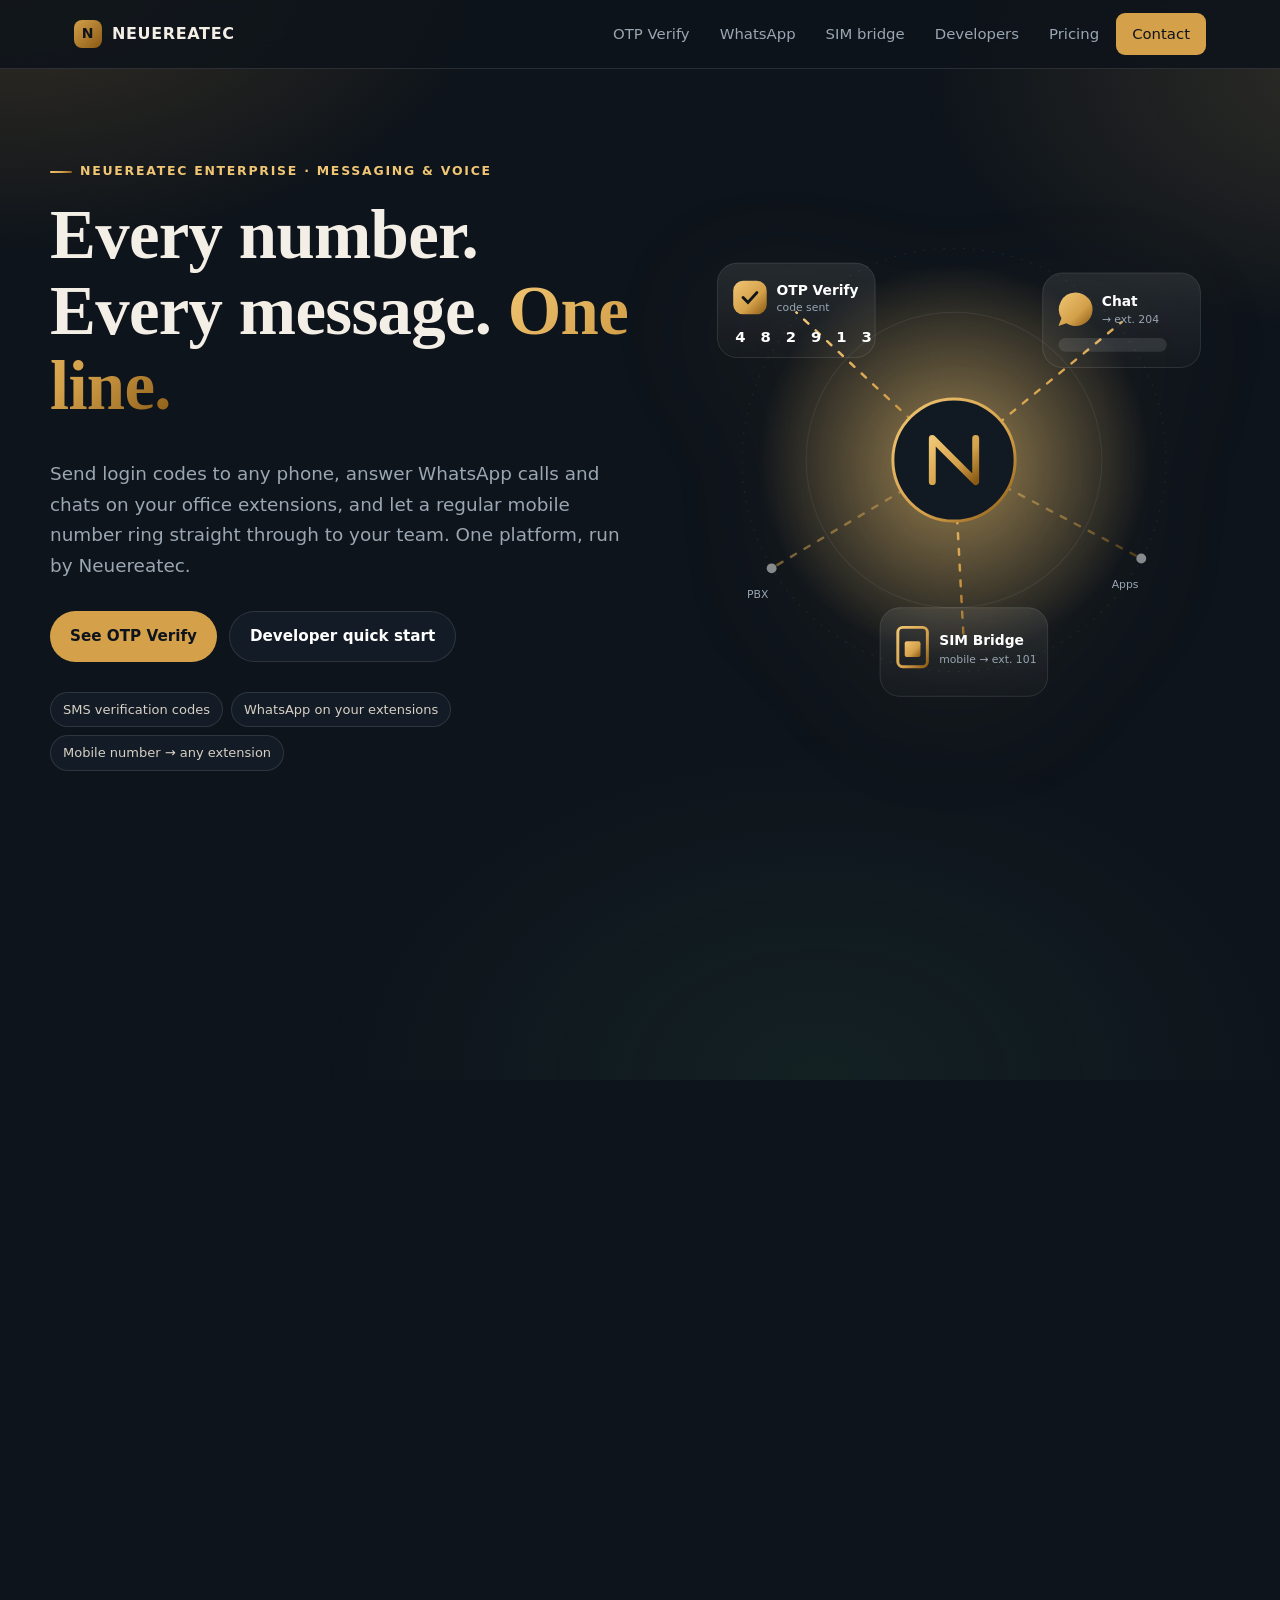
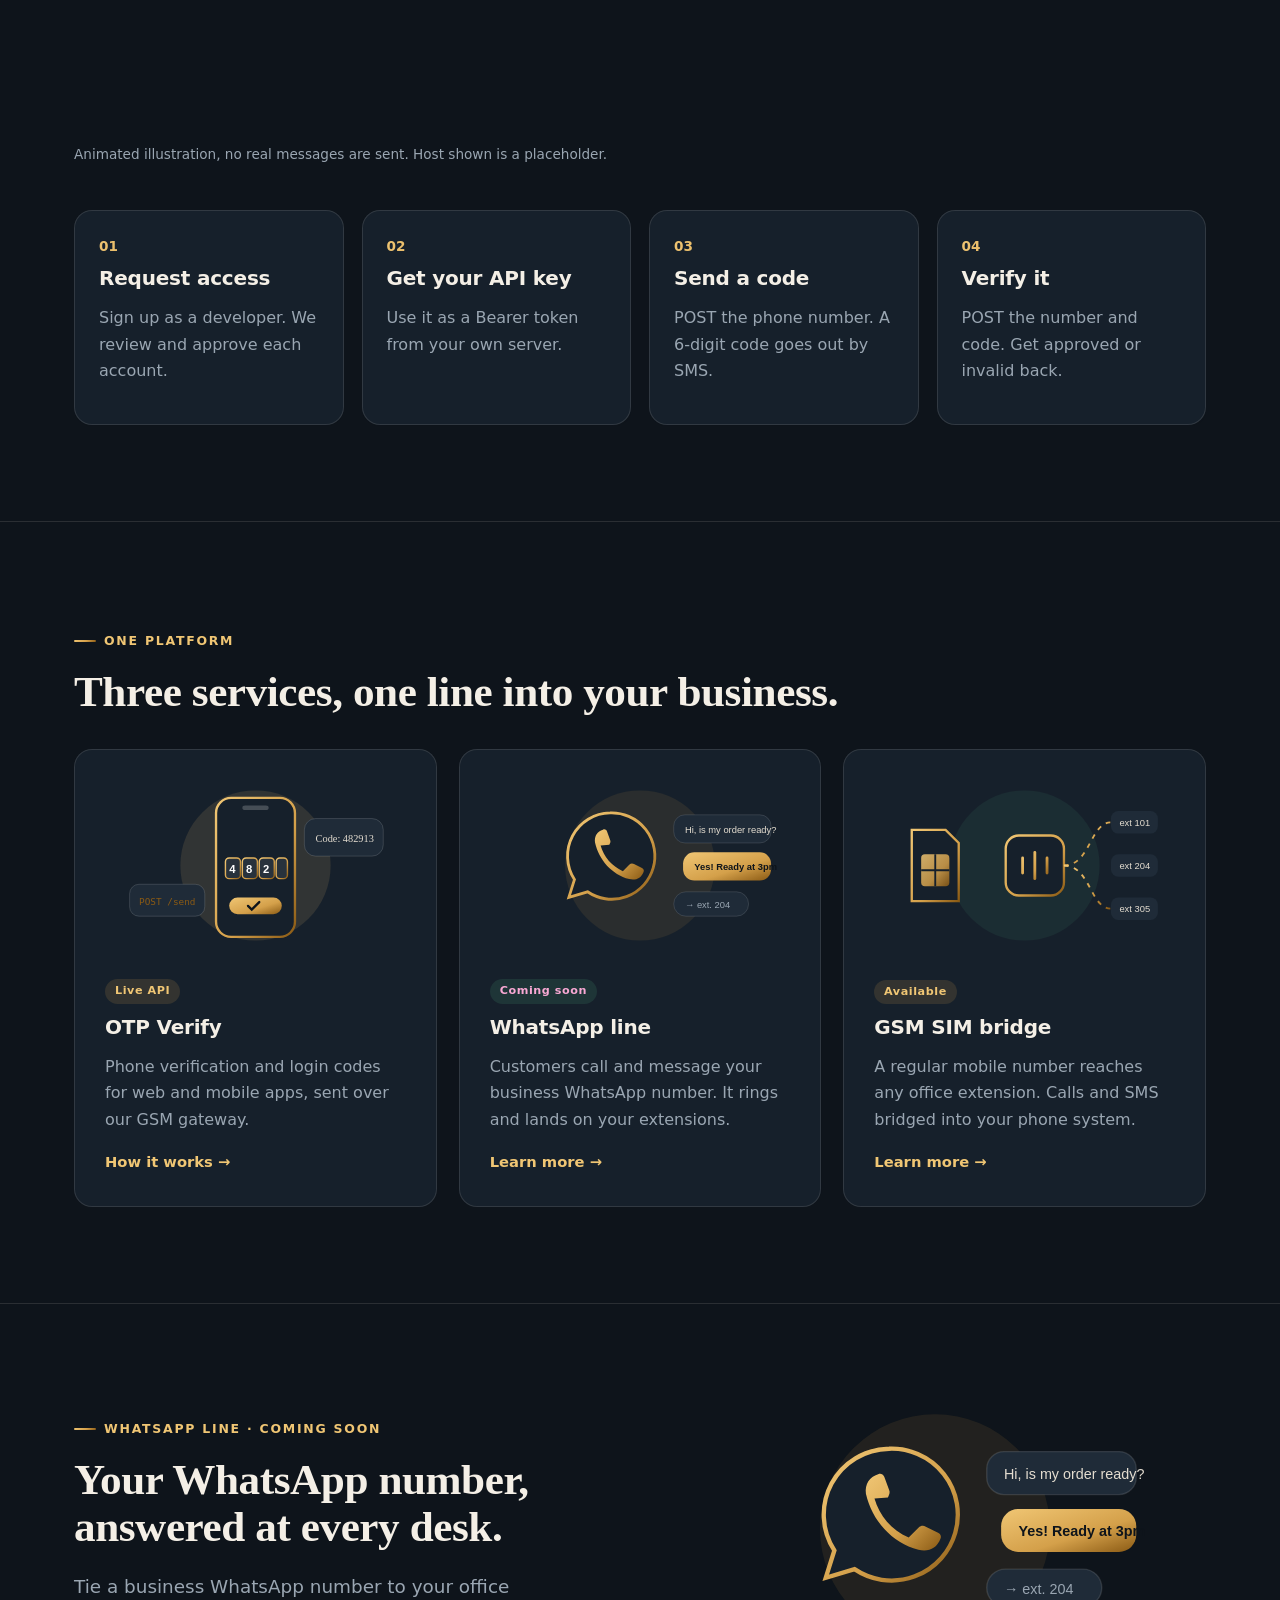
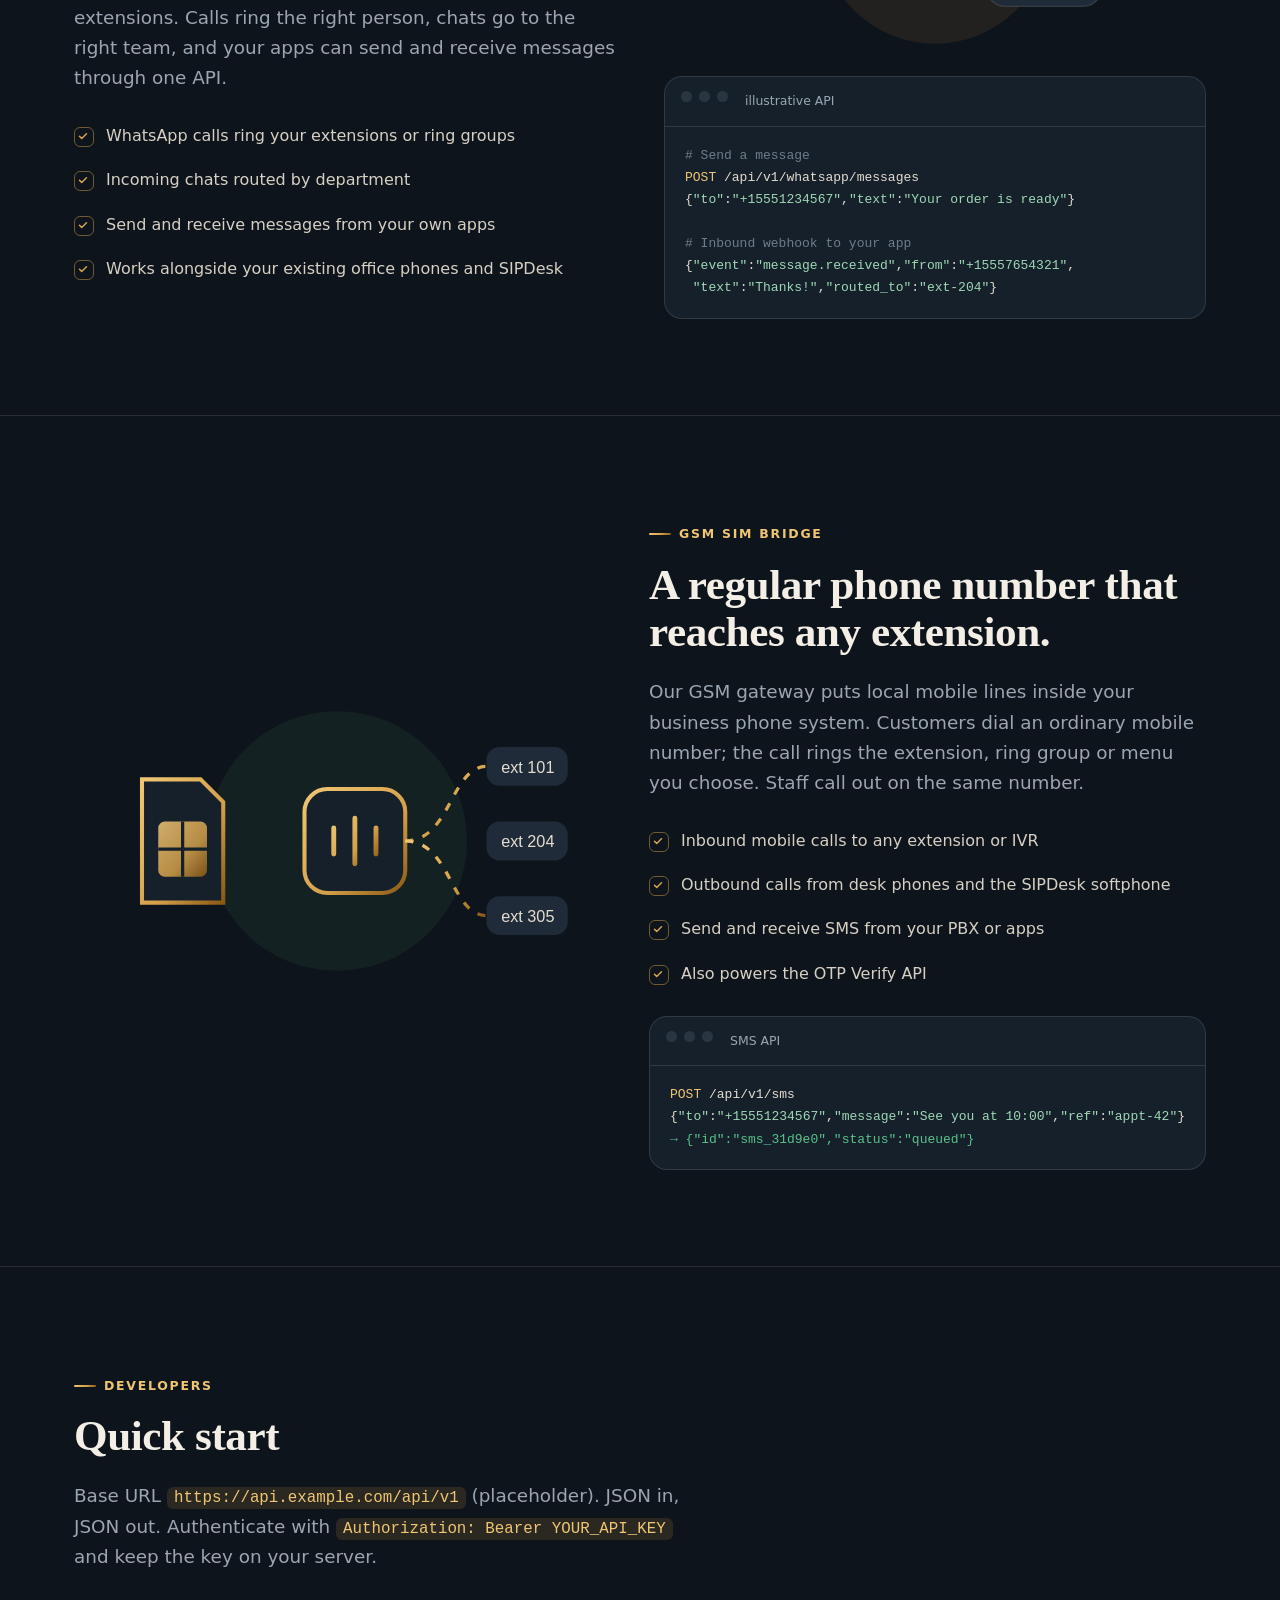
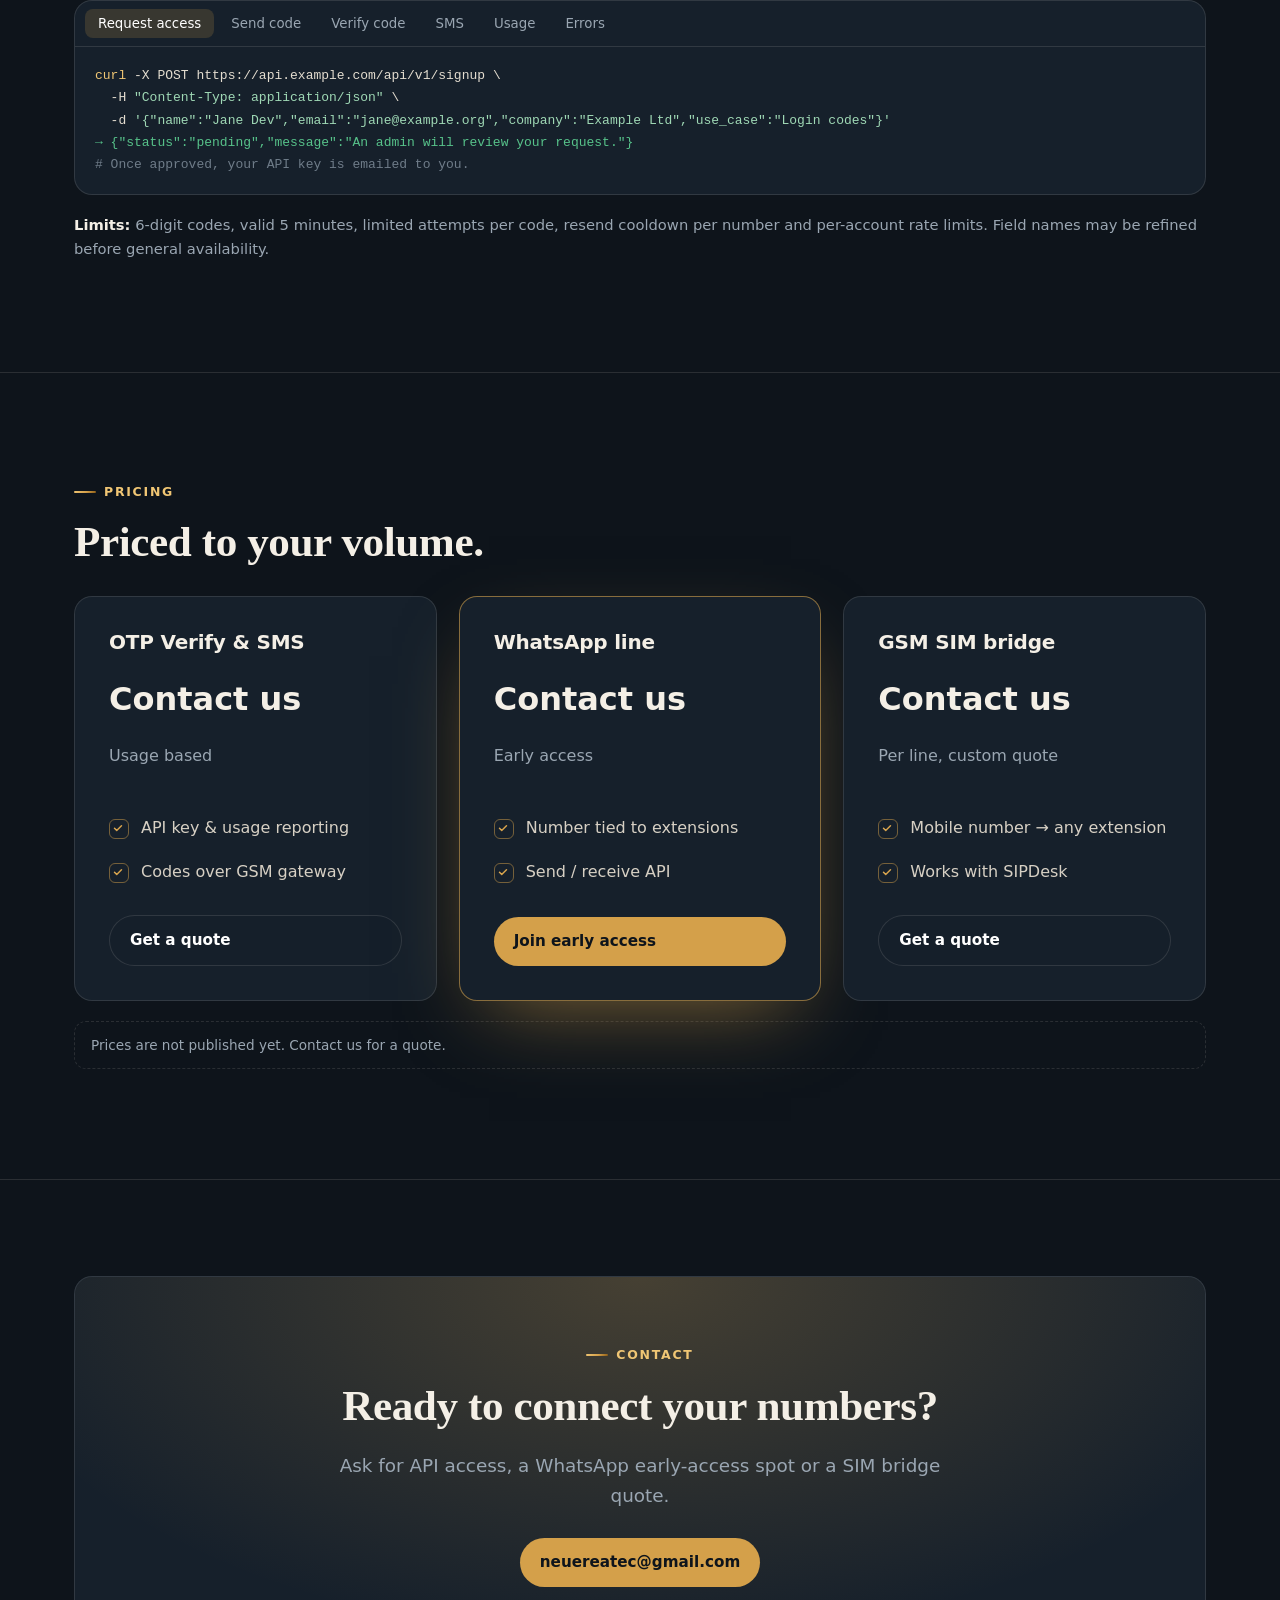
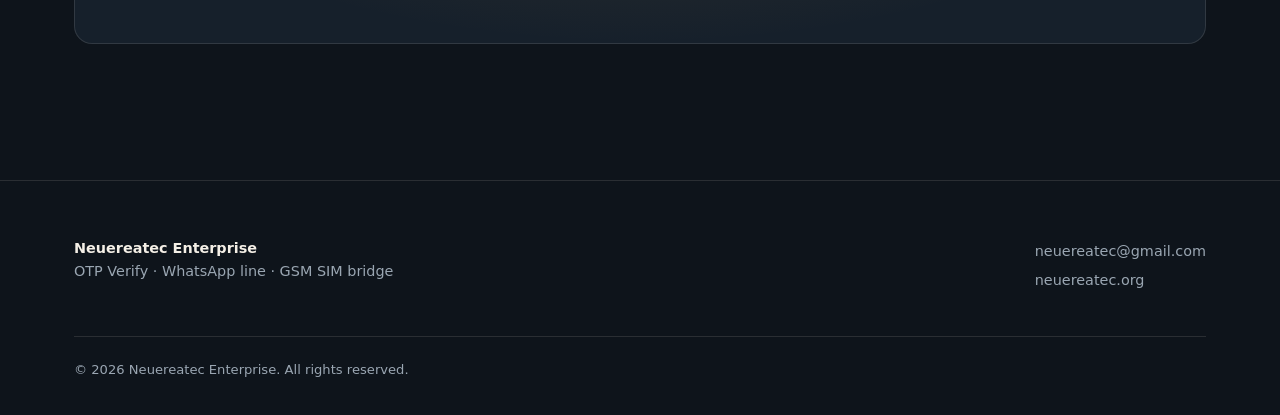
==== index.html @ c524d5a2 "Neuereatec services site" ====
<!DOCTYPE html>
<html lang="en"><head><meta charset="UTF-8"><meta name="viewport" content="width=device-width, initial-scale=1">
<title>Neuereatec Enterprise — OTP Verify, WhatsApp line &amp; GSM SIM bridge</title>
<meta name="description" content="Neuereatec Enterprise: phone verification codes for your apps, a WhatsApp number tied to your office extensions, and a GSM SIM bridge so a regular mobile number reaches any extension.">
<link rel="icon" href="img/logo.svg" type="image/svg+xml"><link rel="stylesheet" href="style.css"></head>
<body>
<header><div class="c nav"><a class="logo" href="#top" style="display:flex;gap:10px;align-items:center;color:var(--txt)"><span class="mark">N</span> NEUEREATEC</a>
<nav class="links"><a href="#otp">OTP Verify</a><a href="#whatsapp">WhatsApp</a><a href="#gsm">SIM bridge</a><a href="#developers">Developers</a><a href="#pricing">Pricing</a><a class="btn p" href="#contact">Contact</a></nav>
<button class="burger" aria-label="Menu">☰</button></div></header>
<main id="top">
<div class="c hero">
<div class="reveal"><p class="eye">Neuereatec Enterprise · Messaging &amp; voice</p>
<h1>Every number. Every message. <span class="gt">One line.</span></h1>
<p class="lead">Send login codes to any phone, answer WhatsApp calls and chats on your office extensions, and let a regular mobile number ring straight through to your team. One platform, run by Neuereatec.</p>
<div class="cta"><a class="btn p" href="#otp">See OTP Verify</a><a class="btn g" href="#developers">Developer quick start</a></div>
<div class="chips"><span class="chip">SMS verification codes</span><span class="chip">WhatsApp on your extensions</span><span class="chip">Mobile number → any extension</span></div></div>
<div class="reveal"><img class="hero-art" src="img/hero-platform.svg" alt="OTP Verify, WhatsApp and the SIM bridge connected into one Neuereatec platform"></div></div>

<section id="otp"><div class="c">
<div class="reveal" style="max-width:760px"><p class="eye">The headline · OTP / SMS Verify API</p><h2>Verify a phone number in two API calls.</h2>
<p class="lead">Your app asks us to send a code. We text it from our GSM gateway. The user types it in, you ask us to check it. Sign-up confirmation, passwordless login and two-step checks, without running your own SMS stack.</p></div>
<div class="demo reveal" id="demo" style="margin-top:40px">
<div class="glass term"><div class="bar"><i></i><i></i><i></i><span>your-server — terminal</span></div>
<pre><span class="line"><span class="cm"># 1. Send a code</span></span>
<span class="line"><span class="k">curl</span> -X POST https://api.example.com/api/v1/otp/send \</span>
<span class="line">  -H <span class="s">"Authorization: Bearer YOUR_API_KEY"</span> \</span>
<span class="line">  -d <span class="s">'{"to":"+15551234567","app_name":"MyApp"}'</span></span>
<span class="line"><span class="o">→ {"id":"otp_8f2c1a","status":"sent","expires_in":300}</span></span>
<span class="line"> </span>
<span class="line"><span class="cm"># 2. Check what the user typed</span></span>
<span class="line"><span class="k">curl</span> -X POST https://api.example.com/api/v1/otp/verify \</span>
<span class="line">  -d <span class="s">'{"to":"+15551234567","code":"<span class="code">482913</span>"}'</span></span>
<span class="line"><span class="o">→ {"valid":true,"status":"approved"}</span></span></pre></div>
<div><div class="phone"><div class="screen"><div class="clock">09:41</div><div class="date">Messages</div>
<div class="notif"><small><span>MESSAGES</span><span>now</span></small>Your MyApp code is <b class="code">482913</b>. It expires in 5 minutes.</div>
<div class="otpbox"><span></span><span></span><span></span><span></span><span></span><span></span></div>
<div class="verified">✓ Verified</div></div></div>
<div class="replay"><button type="button">↻ Replay demo</button></div></div></div>
<p class="mut" style="font-size:.85rem;margin-top:14px">Animated illustration, no real messages are sent. Host shown is a placeholder.</p>
<div class="steps" style="margin-top:44px">
<div class="glass step reveal"><h3>Request access</h3><p class="mut">Sign up as a developer. We review and approve each account.</p></div>
<div class="glass step reveal"><h3>Get your API key</h3><p class="mut">Use it as a Bearer token from your own server.</p></div>
<div class="glass step reveal"><h3>Send a code</h3><p class="mut">POST the phone number. A 6-digit code goes out by SMS.</p></div>
<div class="glass step reveal"><h3>Verify it</h3><p class="mut">POST the number and code. Get approved or invalid back.</p></div></div>
</div></section>

<section id="services"><div class="c"><div class="reveal"><p class="eye">One platform</p><h2>Three services, one line into your business.</h2></div>
<div class="grid3" style="margin-top:34px">
<a class="glass card reveal" href="#otp"><img class="ill" src="img/otp.svg" alt=""><span class="tag">Live API</span><h3 style="color:var(--txt)">OTP Verify</h3><p class="mut">Phone verification and login codes for web and mobile apps, sent over our GSM gateway.</p><span class="more">How it works →</span></a>
<a class="glass card reveal" href="#whatsapp"><img class="ill" src="img/chat.svg" alt=""><span class="tag soon">Coming soon</span><h3 style="color:var(--txt)">WhatsApp line</h3><p class="mut">Customers call and message your business WhatsApp number. It rings and lands on your extensions.</p><span class="more">Learn more →</span></a>
<a class="glass card reveal" href="#gsm"><img class="ill" src="img/sim.svg" alt=""><span class="tag">Available</span><h3 style="color:var(--txt)">GSM SIM bridge</h3><p class="mut">A regular mobile number reaches any office extension. Calls and SMS bridged into your phone system.</p><span class="more">Learn more →</span></a></div></div></section>

<section id="whatsapp"><div class="c grid2">
<div class="reveal"><p class="eye">WhatsApp line · coming soon</p><h2>Your WhatsApp number, answered at every desk.</h2>
<p class="lead">Tie a business WhatsApp number to your office extensions. Calls ring the right person, chats go to the right team, and your apps can send and receive messages through one API.</p>
<ul class="feat"><li>WhatsApp calls ring your extensions or ring groups</li><li>Incoming chats routed by department</li><li>Send and receive messages from your own apps</li><li>Works alongside your existing office phones and SIPDesk</li></ul></div>
<div class="reveal"><img src="img/chat.svg" alt="Chat bubble routed to an office extension" style="width:100%;max-width:460px;display:block;margin:0 auto 18px">
<div class="glass term"><div class="bar"><i></i><i></i><i></i><span>illustrative API</span></div><pre><span class="cm"># Send a message</span>
<span class="k">POST</span> /api/v1/whatsapp/messages
{<span class="s">"to"</span>:<span class="s">"+15551234567"</span>,<span class="s">"text"</span>:<span class="s">"Your order is ready"</span>}

<span class="cm"># Inbound webhook to your app</span>
{<span class="s">"event"</span>:<span class="s">"message.received"</span>,<span class="s">"from"</span>:<span class="s">"+15557654321"</span>,
 <span class="s">"text"</span>:<span class="s">"Thanks!"</span>,<span class="s">"routed_to"</span>:<span class="s">"ext-204"</span>}</pre></div></div></div></section>

<section id="gsm"><div class="c grid2">
<div class="reveal"><img src="img/sim.svg" alt="SIM card bridged through the gateway to several extensions" style="width:100%;max-width:520px;display:block;margin:auto"></div>
<div class="reveal"><p class="eye">GSM SIM bridge</p><h2>A regular phone number that reaches any extension.</h2>
<p class="lead">Our GSM gateway puts local mobile lines inside your business phone system. Customers dial an ordinary mobile number; the call rings the extension, ring group or menu you choose. Staff call out on the same number.</p>
<ul class="feat"><li>Inbound mobile calls to any extension or IVR</li><li>Outbound calls from desk phones and the SIPDesk softphone</li><li>Send and receive SMS from your PBX or apps</li><li>Also powers the OTP Verify API</li></ul>
<div class="glass term" style="margin-top:18px"><div class="bar"><i></i><i></i><i></i><span>SMS API</span></div><pre><span class="k">POST</span> /api/v1/sms
{<span class="s">"to"</span>:<span class="s">"+15551234567"</span>,<span class="s">"message"</span>:<span class="s">"See you at 10:00"</span>,<span class="s">"ref"</span>:<span class="s">"appt-42"</span>}
<span class="o">→ {"id":"sms_31d9e0","status":"queued"}</span></pre></div></div></div></section>

<section id="developers"><div class="c"><div class="reveal"><p class="eye">Developers</p><h2>Quick start</h2>
<p class="lead">Base URL <code class="i">https://api.example.com/api/v1</code> (placeholder). JSON in, JSON out. Authenticate with <code class="i">Authorization: Bearer YOUR_API_KEY</code> and keep the key on your server.</p></div>
<div class="glass term reveal" data-tabs style="margin-top:28px">
<div class="tabs"><button class="on">Request access</button><button>Send code</button><button>Verify code</button><button>SMS</button><button>Usage</button><button>Errors</button></div>
<div class="pane on"><pre><span class="k">curl</span> -X POST https://api.example.com/api/v1/signup \
  -H <span class="s">"Content-Type: application/json"</span> \
  -d <span class="s">'{"name":"Jane Dev","email":"jane@example.org","company":"Example Ltd","use_case":"Login codes"}'</span>
<span class="o">→ {"status":"pending","message":"An admin will review your request."}</span>
<span class="cm"># Once approved, your API key is emailed to you.</span></pre></div>
<div class="pane"><pre><span class="k">curl</span> -X POST https://api.example.com/api/v1/otp/send \
  -H <span class="s">"Authorization: Bearer YOUR_API_KEY"</span> -H <span class="s">"Content-Type: application/json"</span> \
  -d <span class="s">'{"to":"+15551234567","app_name":"MyApp"}'</span>
<span class="o">→ {"id":"otp_8f2c1a","to":"+15551234567","status":"sent","expires_in":300}</span></pre></div>
<div class="pane"><pre><span class="k">curl</span> -X POST https://api.example.com/api/v1/otp/verify \
  -H <span class="s">"Authorization: Bearer YOUR_API_KEY"</span> -H <span class="s">"Content-Type: application/json"</span> \
  -d <span class="s">'{"to":"+15551234567","code":"482913"}'</span>
<span class="o">→ {"to":"+15551234567","valid":true,"status":"approved"}</span>
<span class="o">→ {"to":"+15551234567","valid":false,"status":"invalid","attempts_remaining":2}</span></pre></div>
<div class="pane"><pre><span class="k">curl</span> -X POST https://api.example.com/api/v1/sms \
  -H <span class="s">"Authorization: Bearer YOUR_API_KEY"</span> \
  -d <span class="s">'{"to":"+15551234567","message":"Hello","ref":"appt-42"}'</span>
<span class="o">→ {"id":"sms_31d9e0","status":"queued","ref":"appt-42"}</span>

<span class="k">curl</span> https://api.example.com/api/v1/sms/sms_31d9e0 -H <span class="s">"Authorization: Bearer YOUR_API_KEY"</span>
<span class="o">→ {"id":"sms_31d9e0","status":"delivered"}</span>  <span class="cm"># queued | sent | delivered | failed</span></pre></div>
<div class="pane"><pre><span class="k">curl</span> https://api.example.com/api/v1/usage -H <span class="s">"Authorization: Bearer YOUR_API_KEY"</span>
<span class="o">→ {"period":"2026-10","otp_sent":1240,"otp_verified":1102,"sms_sent":310}</span></pre></div>
<div class="pane" style="padding:6px"><table><tr><th>HTTP</th><th>Code</th><th>Meaning</th></tr>
<tr><td>400</td><td>invalid_request / invalid_phone</td><td>Missing field, or number not in E.164</td></tr>
<tr><td>401</td><td>unauthorized</td><td>Missing or invalid API key</td></tr>
<tr><td>403</td><td>forbidden</td><td>Account not approved or disabled</td></tr>
<tr><td>410</td><td>code_expired</td><td>Code expired, send a new one</td></tr>
<tr><td>422</td><td>invalid_code</td><td>Wrong code</td></tr>
<tr><td>429</td><td>rate_limited</td><td>Too many requests or attempts</td></tr>
<tr><td>503</td><td>gateway_unavailable</td><td>Gateway temporarily unavailable</td></tr></table></div></div>
<p class="mut reveal" style="margin-top:18px;font-size:.92rem"><b style="color:var(--txt)">Limits:</b> 6-digit codes, valid 5 minutes, limited attempts per code, resend cooldown per number and per-account rate limits. Field names may be refined before general availability.</p></div></section>

<section id="pricing"><div class="c"><div class="reveal"><p class="eye">Pricing</p><h2>Priced to your volume.</h2></div>
<div class="grid3" style="margin-top:30px">
<div class="glass price reveal"><h3>OTP Verify &amp; SMS</h3><div class="amt">Contact us</div><p class="mut">Usage based</p><ul class="feat"><li>API key &amp; usage reporting</li><li>Codes over GSM gateway</li></ul><a class="btn g" href="#contact">Get a quote</a></div>
<div class="glass price hot reveal"><h3>WhatsApp line</h3><div class="amt">Contact us</div><p class="mut">Early access</p><ul class="feat"><li>Number tied to extensions</li><li>Send / receive API</li></ul><a class="btn p" href="#contact">Join early access</a></div>
<div class="glass price reveal"><h3>GSM SIM bridge</h3><div class="amt">Contact us</div><p class="mut">Per line, custom quote</p><ul class="feat"><li>Mobile number → any extension</li><li>Works with SIPDesk</li></ul><a class="btn g" href="#contact">Get a quote</a></div></div>
<p class="note reveal" style="margin-top:20px">Prices are not published yet. Contact us for a quote.</p></div></section>

<section id="contact" style="border:0"><div class="c"><div class="glass band reveal"><p class="eye">Contact</p><h2>Ready to connect your numbers?</h2>
<p class="lead" style="margin:0 auto 26px">Ask for API access, a WhatsApp early-access spot or a SIM bridge quote.</p>
<a class="btn p" href="mailto:neuereatec@gmail.com?subject=Neuereatec%20services%20enquiry">neuereatec@gmail.com</a></div></div></section>
</main>
<footer><div class="c"><div style="display:flex;flex-wrap:wrap;justify-content:space-between;gap:18px"><div><strong style="color:var(--txt)">Neuereatec Enterprise</strong><br>OTP Verify · WhatsApp line · GSM SIM bridge</div><div><a href="mailto:neuereatec@gmail.com">neuereatec@gmail.com</a><a href="https://neuereatec.org/">neuereatec.org</a></div></div>
<div class="copy">© 2026 Neuereatec Enterprise. All rights reserved.</div></div></footer>
<script src="app.js"></script></body></html>
---- style.css ----
:root{--bg:#0e141b;--bg2:#111a23;--line:rgba(244,239,230,.12);--txt:#f4efe6;--mut:#9aa6b2;--a1:#d4a04a;--a2:#f0c674;--a3:#57c28a;--grad:linear-gradient(135deg,#f0c674,#d4a04a 55%,#8a5a14);--glass:rgba(22,32,43,.7);--card:#16202b}
*{box-sizing:border-box}html{scroll-behavior:smooth}
body{margin:0;font-family:"Instrument Sans","Segoe UI Variable","Segoe UI",system-ui,-apple-system,Roboto,sans-serif;background:var(--bg);color:var(--txt);line-height:1.65;-webkit-font-smoothing:antialiased;overflow-x:hidden}
body:before{content:"";position:fixed;inset:-20%;z-index:-1;background:radial-gradient(40% 35% at 15% 10%,rgba(212,160,74,.22),transparent 70%),radial-gradient(35% 30% at 90% 20%,rgba(240,198,116,.14),transparent 70%),radial-gradient(40% 40% at 60% 100%,rgba(87,194,138,.08),transparent 70%)}
a{color:var(--a2);text-decoration:none}
.c{max-width:1180px;margin:auto;padding:0 24px}
header{position:sticky;top:0;z-index:50;backdrop-filter:blur(14px);background:rgba(14,20,27,.88);border-bottom:1px solid var(--line)}
.nav{display:flex;align-items:center;justify-content:space-between;height:68px}
.logo{display:flex;gap:10px;align-items:center;color:#fff;font-weight:800;letter-spacing:-.02em;font-size:1.1rem}.logo img{width:30px;height:30px}
.links{display:flex;gap:4px;align-items:center}.links a{color:var(--mut);padding:8px 13px;border-radius:9px;font-size:.93rem;font-weight:500}.links a:hover,.links a.on{color:#fff;background:var(--glass)}
.burger{display:none;background:none;border:1px solid var(--line);color:#fff;border-radius:9px;padding:7px 11px;font-size:1.1rem}
.btn{display:inline-flex;align-items:center;gap:8px;padding:12px 20px;border-radius:999px;font-weight:650;font-size:.95rem;border:0;cursor:pointer;transition:transform .2s,box-shadow .2s}
.btn.p{background:var(--a1);color:#0e141b}.btn.p:hover{transform:translateY(-2px);box-shadow:0 16px 50px -10px rgba(240,198,116,.6)}
.btn.g{background:var(--glass);color:#fff;border:1px solid var(--line)}.btn.g:hover{border-color:rgba(255,255,255,.25)}
.links .btn{padding:9px 16px;color:#0e141b}
h1,h2{font-family:Fraunces,Georgia,"Times New Roman",serif;font-weight:600!important;letter-spacing:-.01em}h1,h2,h3{letter-spacing:-.01em;line-height:1.1;margin:0 0 .5em}
h1{font-size:clamp(2.4rem,5.6vw,4.3rem);font-weight:850}h2{font-size:clamp(1.8rem,3.6vw,2.7rem);font-weight:800}h3{font-size:1.25rem;font-weight:700}
.gt{background:var(--grad);-webkit-background-clip:text;background-clip:text;color:transparent}
.eye{display:inline-flex;gap:8px;align-items:center;font-size:.78rem;font-weight:700;letter-spacing:.14em;text-transform:uppercase;color:var(--a2);margin-bottom:16px}
.eye:before{content:"";width:22px;height:2px;background:var(--grad);border-radius:2px}
.lead{font-size:1.15rem;color:var(--mut);max-width:620px}.mut{color:var(--mut)}
section{padding:96px 0}.sm{padding:56px 0}
.hero{padding:80px 0 60px;display:grid;grid-template-columns:1.05fr 1fr;gap:48px;align-items:center}
.hero .cta{display:flex;gap:12px;flex-wrap:wrap;margin:30px 0}
.pill{display:inline-flex;gap:8px;align-items:center;padding:6px 14px 6px 8px;border-radius:99px;border:1px solid var(--line);background:var(--glass);font-size:.85rem;color:var(--mut);margin-bottom:22px}.pill b{background:var(--grad);color:#0e141b;border-radius:99px;padding:2px 9px;font-size:.72rem}
.stats{display:flex;gap:34px;flex-wrap:wrap;margin-top:10px}.stats div{font-size:.85rem;color:var(--mut)}.stats b{display:block;font-size:1.5rem;color:#fff}
.glass{background:var(--card);border:1px solid var(--line);border-radius:18px;backdrop-filter:blur(10px)}
.grid3{display:grid;grid-template-columns:repeat(3,1fr);gap:22px}.grid2{display:grid;grid-template-columns:1fr 1fr;gap:48px;align-items:center}
.card{padding:30px;position:relative;overflow:hidden;transition:transform .35s,border-color .35s}.card:hover{transform:translateY(-6px);border-color:rgba(212,160,74,.45)}
.card img.ill{width:100%;height:170px;object-fit:contain;margin-bottom:18px}
.card .more{font-weight:650;font-size:.92rem}
.tag{display:inline-block;font-size:.7rem;font-weight:700;padding:3px 10px;border-radius:99px;background:rgba(212,160,74,.15);color:#f0c674;margin-bottom:12px;letter-spacing:.05em}
.tag.soon{background:rgba(87,194,138,.13);color:#f9a8d4}
/* demo */
.demo{display:grid;grid-template-columns:1.25fr .75fr;gap:22px;align-items:center}
.term{padding:0;overflow:hidden}.term .bar{display:flex;gap:7px;padding:14px 16px;border-bottom:1px solid var(--line)}.term .bar i{width:11px;height:11px;border-radius:50%;background:#2a3542}.term .bar span{margin-left:10px;font-size:.78rem;color:var(--mut)}
pre{margin:0;padding:18px 20px;overflow:auto;font:13px/1.7 "Cascadia Code",ui-monospace,Consolas,Menlo,monospace;color:#e4ddd0}
.k{color:#f0c674}.s{color:#9fd8b5}.n{color:#fbbf24}.o{color:#57c28a}.cm{color:#6f7c89}
.line{opacity:0;transition:opacity .35s}.line.on{opacity:1}
.phone{width:240px;height:480px;margin:auto;border-radius:40px;padding:12px;background:linear-gradient(160deg,#1f2b38,#111a23);box-shadow:0 40px 80px -20px rgba(0,0,0,.8),inset 0 0 0 1px rgba(255,255,255,.1);position:relative}
.screen{height:100%;border-radius:30px;background:radial-gradient(120% 60% at 50% 0,#1a2633,#0b1117);padding:44px 14px 14px;overflow:hidden;position:relative}
.screen:before{content:"";position:absolute;top:10px;left:50%;transform:translateX(-50%);width:80px;height:20px;border-radius:20px;background:#000}
.clock{text-align:center;font-size:2.6rem;font-weight:300;color:#fff;letter-spacing:-.02em}.date{text-align:center;font-size:.75rem;color:var(--mut);margin-bottom:26px}
.notif{background:rgba(255,255,255,.1);backdrop-filter:blur(10px);border-radius:16px;padding:11px 12px;font-size:.78rem;transform:translateY(-30px) scale(.95);opacity:0;transition:.6s cubic-bezier(.2,.9,.3,1.2)}.notif.on{transform:none;opacity:1}
.notif small{color:var(--mut);display:flex;justify-content:space-between;margin-bottom:3px}.notif b.code{font-size:1.05rem;letter-spacing:.2em;color:#fff}
.otpbox{display:flex;gap:6px;justify-content:center;margin-top:26px}.otpbox span{width:28px;height:38px;border-radius:9px;border:1px solid var(--line);display:grid;place-items:center;font-weight:700;background:rgba(255,255,255,.04);transition:.3s}.otpbox span.f{border-color:var(--a2);color:#fff}
.verified{margin-top:18px;text-align:center;font-weight:700;color:var(--o,#57c28a);opacity:0;transform:scale(.8);transition:.5s}.verified.on{opacity:1;transform:none}
.replay{margin-top:14px;text-align:center}.replay button{background:none;border:1px solid var(--line);color:var(--mut);border-radius:99px;padding:6px 14px;cursor:pointer;font-size:.8rem}
/* steps */
.steps{display:grid;grid-template-columns:repeat(4,1fr);gap:18px;counter-reset:s}.step{padding:24px}.step:before{counter-increment:s;content:"0" counter(s);font-weight:800;font-size:.85rem;background:var(--grad);-webkit-background-clip:text;color:transparent;display:block;margin-bottom:10px}
.feat{list-style:none;padding:0;margin:20px 0}.feat li{padding:9px 0 9px 32px;position:relative;color:#d7d0c4}.feat li:before{content:"";position:absolute;left:0;top:13px;width:18px;height:18px;border-radius:6px;background:var(--grad);-webkit-mask:url('img/check.svg') center/12px no-repeat;mask:url('img/check.svg') center/12px no-repeat}
.feat li:after{content:"";position:absolute;left:0;top:13px;width:18px;height:18px;border-radius:6px;border:1px solid rgba(212,160,74,.5)}
.band{padding:56px;text-align:center;position:relative;overflow:hidden}.band:after{content:"";position:absolute;inset:0;background:radial-gradient(60% 100% at 50% 0,rgba(212,160,74,.25),transparent);z-index:-1}
/* tabs */
.tabs{display:flex;gap:4px;padding:8px 10px;border-bottom:1px solid var(--line);flex-wrap:wrap}.tabs button{background:none;border:0;color:var(--mut);padding:7px 13px;border-radius:8px;cursor:pointer;font:600 .82rem inherit;font-family:inherit}.tabs button.on{background:rgba(212,160,74,.18);color:#fff}
.pane{display:none}.pane.on{display:block}
table{width:100%;border-collapse:collapse;font-size:.92rem}th,td{text-align:left;padding:13px 16px;border-bottom:1px solid var(--line)}th{color:var(--mut);font-weight:600;font-size:.8rem;text-transform:uppercase;letter-spacing:.06em}
code.i{background:rgba(212,160,74,.14);color:#f0c674;padding:2px 7px;border-radius:6px;font-size:.86em}
.docs{display:grid;grid-template-columns:220px 1fr;gap:48px}.side{position:sticky;top:92px;align-self:start;display:flex;flex-direction:column;gap:2px}.side a{color:var(--mut);padding:7px 12px;border-radius:8px;font-size:.92rem}.side a:hover{color:#fff;background:var(--glass)}
.docs h2{font-size:1.7rem;margin-top:56px;scroll-margin-top:90px}.docs h3{margin-top:30px}
.method{font:700 .75rem ui-monospace,monospace;padding:3px 8px;border-radius:6px;margin-right:8px}.post{background:rgba(52,245,197,.14);color:#57c28a}.get{background:rgba(240,198,116,.14);color:#9fd8b5}
.price{padding:34px;display:flex;flex-direction:column}.price.hot{border-color:rgba(212,160,74,.6);box-shadow:0 30px 80px -30px rgba(212,160,74,.6)}.price .amt{font-size:2rem;font-weight:800;margin:10px 0 2px}.price .feat{flex:1}
.note{font-size:.85rem;color:var(--mut);border:1px dashed var(--line);padding:12px 16px;border-radius:12px}
form{display:grid;gap:14px}input,textarea,select{width:100%;padding:13px 15px;border-radius:12px;border:1px solid var(--line);background:rgba(255,255,255,.04);color:#fff;font:inherit}input:focus,textarea:focus,select:focus{outline:none;border-color:var(--a1)}label{font-size:.85rem;color:var(--mut);font-weight:600}
footer{border-top:1px solid var(--line);padding:56px 0 34px;margin-top:40px;color:var(--mut);font-size:.9rem}.fgrid{display:grid;grid-template-columns:2fr 1fr 1fr 1fr;gap:30px}footer h4{color:#fff;font-size:.85rem;margin:0 0 12px}footer a{display:block;color:var(--mut);padding:3px 0}footer a:hover{color:#fff}.copy{margin-top:40px;padding-top:22px;border-top:1px solid var(--line);font-size:.82rem}
.reveal{opacity:0;transform:translateY(28px);transition:opacity .8s ease,transform .8s cubic-bezier(.2,.8,.2,1)}.reveal.in{opacity:1;transform:none}
.hero-art{width:100%;max-width:560px;margin:auto;display:block;filter:drop-shadow(0 30px 60px rgba(212,160,74,.25))}
@media(max-width:960px){.hero,.grid2,.demo,.docs{grid-template-columns:1fr}.grid3{grid-template-columns:1fr}.steps{grid-template-columns:1fr 1fr}.side{display:none}.fgrid{grid-template-columns:1fr 1fr}
.links{display:none;position:absolute;top:68px;left:0;right:0;flex-direction:column;background:#111a23;border-bottom:1px solid var(--line);padding:12px}.links.open{display:flex}.burger{display:block}section{padding:64px 0}.band{padding:34px 22px}}
@media(max-width:560px){.steps{grid-template-columns:1fr}.hero{padding-top:40px}}
@media(prefers-reduced-motion:reduce){*{animation:none!important;transition:none!important}.reveal{opacity:1;transform:none}html{scroll-behavior:auto}}
.mark{width:28px;height:28px;border-radius:8px;background:linear-gradient(135deg,#d4a04a,#8a5a14);display:grid;place-items:center;color:#0e141b;font-weight:800;font-size:14px}
.logo{letter-spacing:.04em;font-weight:700;font-size:1rem}
.chips{display:flex;flex-wrap:wrap;gap:8px;margin-top:4px}.chip{border:1px solid var(--line);background:rgba(22,32,43,.7);border-radius:999px;padding:6px 12px;font-size:13px;color:#d7d0c4}
section{border-bottom:1px solid var(--line)}
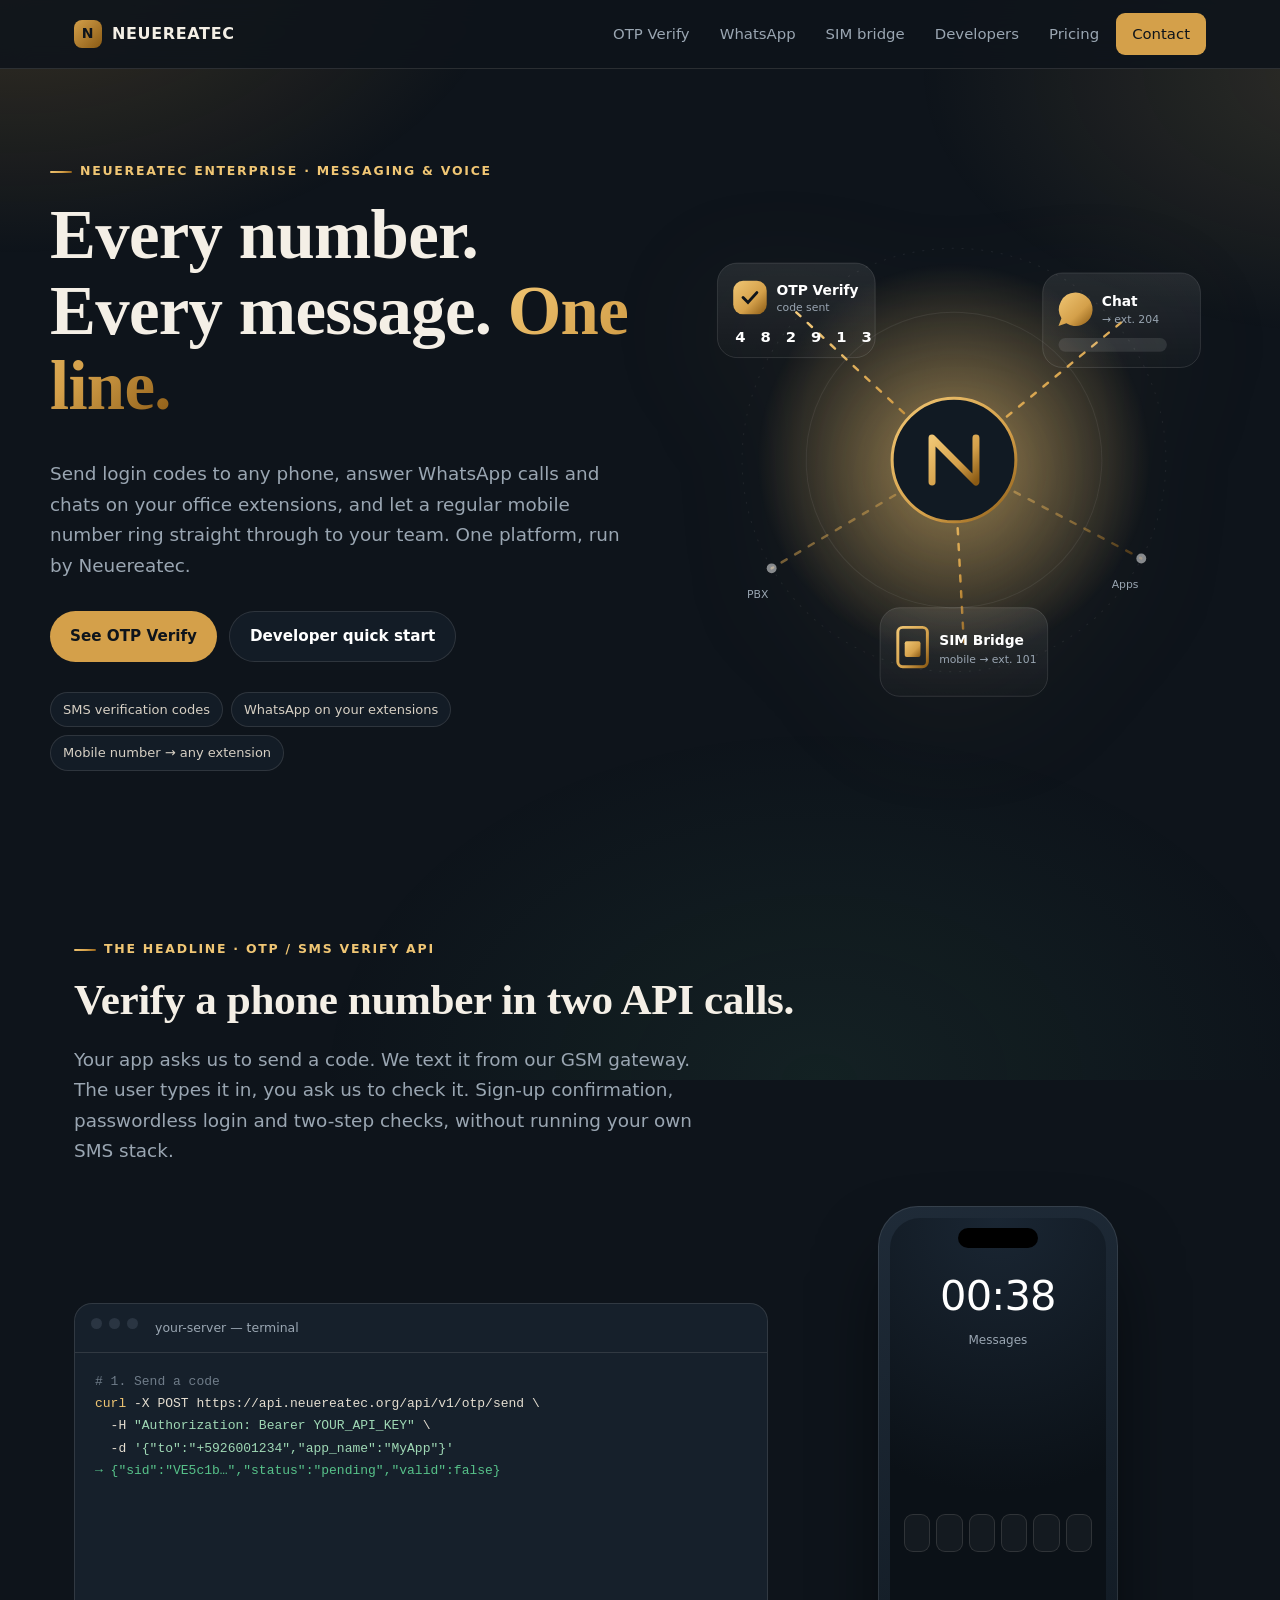
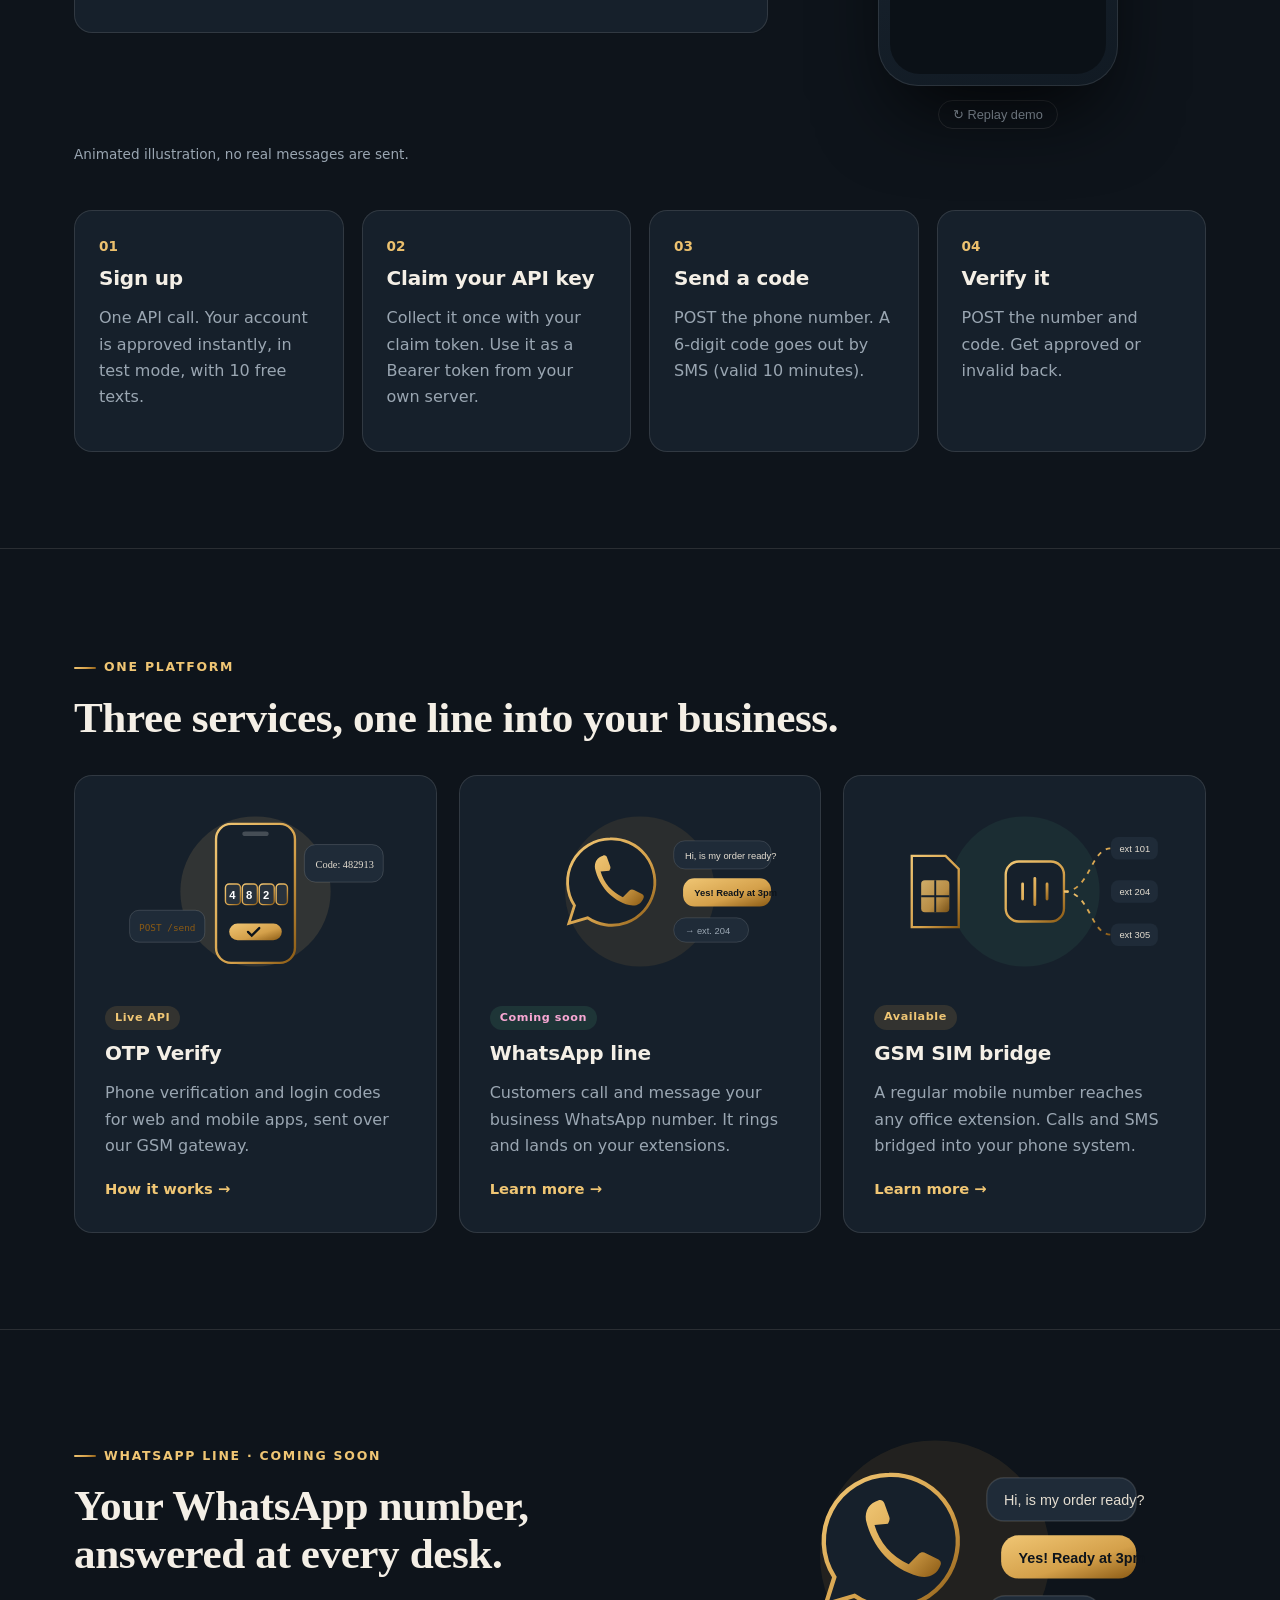
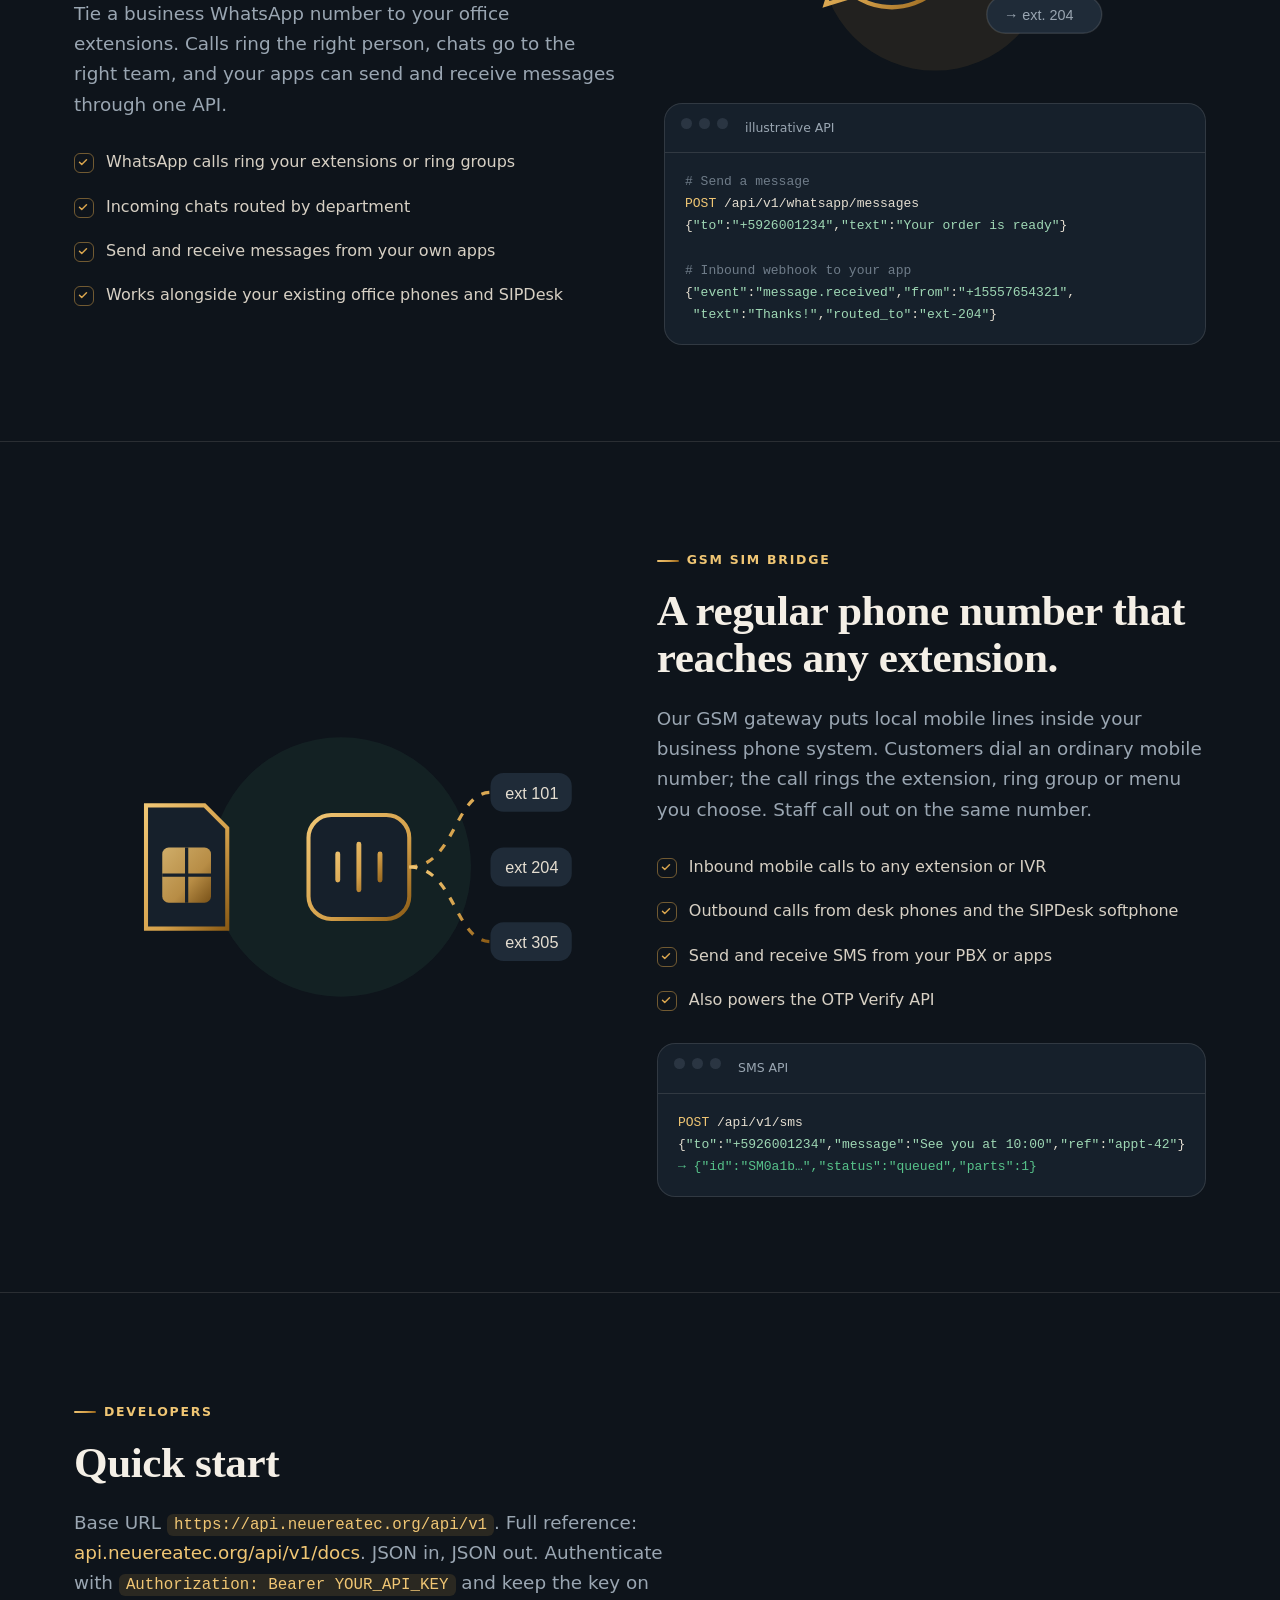
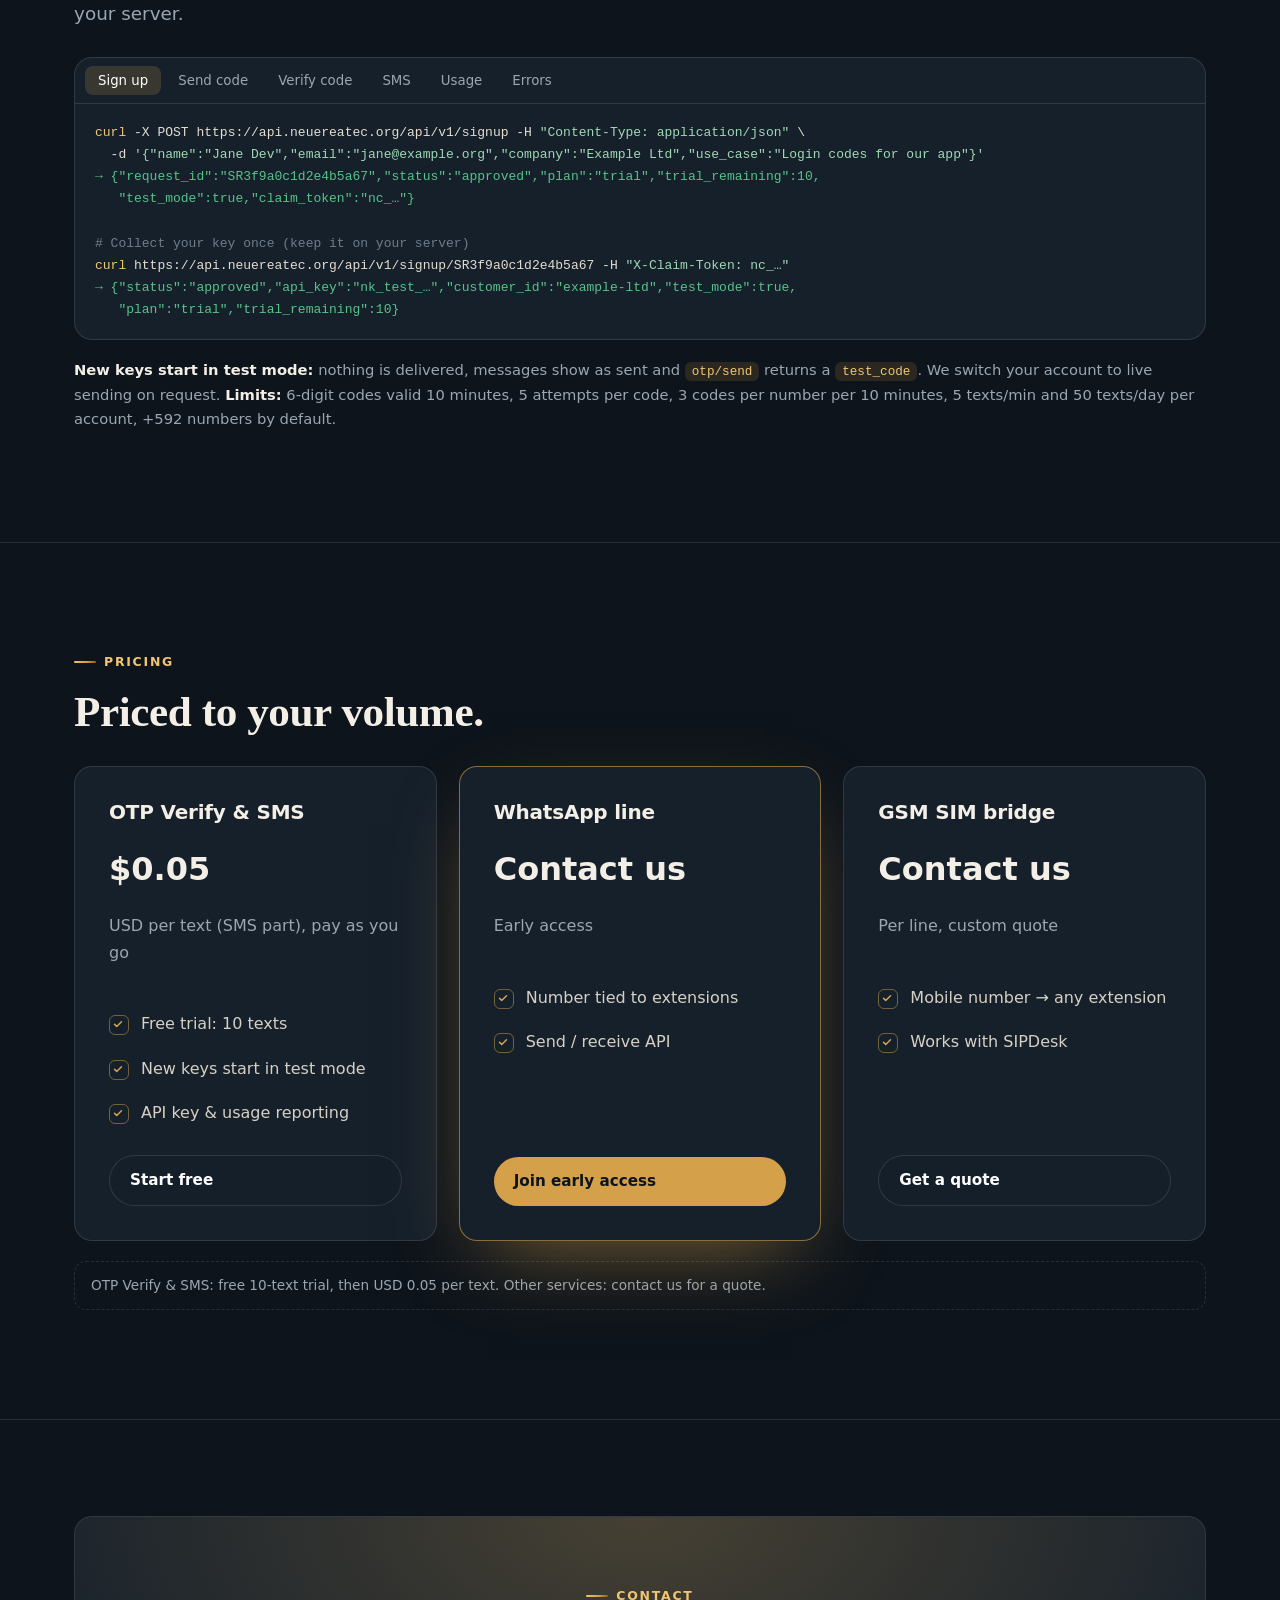
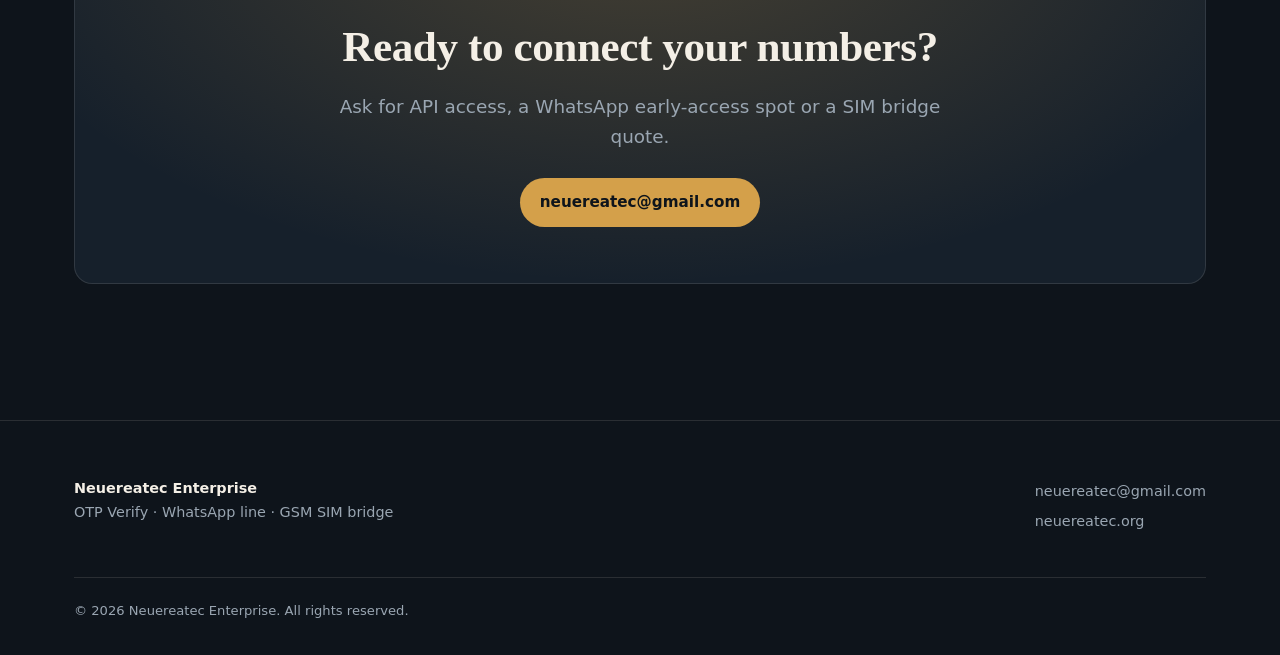
==== commit 12953961: "API docs: real routes/fields, api.neuereatec.org, trial + test mode, pricing" ====
--- a/index.html
+++ b/index.html
@@ -22,25 +22,26 @@
 <div class="demo reveal" id="demo" style="margin-top:40px">
 <div class="glass term"><div class="bar"><i></i><i></i><i></i><span>your-server — terminal</span></div>
 <pre><span class="line"><span class="cm"># 1. Send a code</span></span>
-<span class="line"><span class="k">curl</span> -X POST https://api.example.com/api/v1/otp/send \</span>
+<span class="line"><span class="k">curl</span> -X POST https://api.neuereatec.org/api/v1/otp/send \</span>
 <span class="line">  -H <span class="s">"Authorization: Bearer YOUR_API_KEY"</span> \</span>
-<span class="line">  -d <span class="s">'{"to":"+15551234567","app_name":"MyApp"}'</span></span>
-<span class="line"><span class="o">→ {"id":"otp_8f2c1a","status":"sent","expires_in":300}</span></span>
+<span class="line">  -d <span class="s">'{"to":"+5926001234","app_name":"MyApp"}'</span></span>
+<span class="line"><span class="o">→ {"sid":"VE5c1b…","status":"pending","valid":false}</span></span>
 <span class="line"> </span>
 <span class="line"><span class="cm"># 2. Check what the user typed</span></span>
-<span class="line"><span class="k">curl</span> -X POST https://api.example.com/api/v1/otp/verify \</span>
-<span class="line">  -d <span class="s">'{"to":"+15551234567","code":"<span class="code">482913</span>"}'</span></span>
+<span class="line"><span class="k">curl</span> -X POST https://api.neuereatec.org/api/v1/otp/verify \</span>
+<span class="line">  -H <span class="s">"Authorization: Bearer YOUR_API_KEY"</span> \</span>
+<span class="line">  -d <span class="s">'{"to":"+5926001234","code":"<span class="code">482913</span>"}'</span></span>
 <span class="line"><span class="o">→ {"valid":true,"status":"approved"}</span></span></pre></div>
 <div><div class="phone"><div class="screen"><div class="clock">09:41</div><div class="date">Messages</div>
-<div class="notif"><small><span>MESSAGES</span><span>now</span></small>Your MyApp code is <b class="code">482913</b>. It expires in 5 minutes.</div>
+<div class="notif"><small><span>MESSAGES</span><span>now</span></small>Your MyApp verification code is: <b class="code">482913</b>. Valid 10 minutes.</div>
 <div class="otpbox"><span></span><span></span><span></span><span></span><span></span><span></span></div>
 <div class="verified">✓ Verified</div></div></div>
 <div class="replay"><button type="button">↻ Replay demo</button></div></div></div>
-<p class="mut" style="font-size:.85rem;margin-top:14px">Animated illustration, no real messages are sent. Host shown is a placeholder.</p>
+<p class="mut" style="font-size:.85rem;margin-top:14px">Animated illustration, no real messages are sent.</p>
 <div class="steps" style="margin-top:44px">
-<div class="glass step reveal"><h3>Request access</h3><p class="mut">Sign up as a developer. We review and approve each account.</p></div>
-<div class="glass step reveal"><h3>Get your API key</h3><p class="mut">Use it as a Bearer token from your own server.</p></div>
-<div class="glass step reveal"><h3>Send a code</h3><p class="mut">POST the phone number. A 6-digit code goes out by SMS.</p></div>
+<div class="glass step reveal"><h3>Sign up</h3><p class="mut">One API call. Your account is approved instantly, in test mode, with 10 free texts.</p></div>
+<div class="glass step reveal"><h3>Claim your API key</h3><p class="mut">Collect it once with your claim token. Use it as a Bearer token from your own server.</p></div>
+<div class="glass step reveal"><h3>Send a code</h3><p class="mut">POST the phone number. A 6-digit code goes out by SMS (valid 10 minutes).</p></div>
 <div class="glass step reveal"><h3>Verify it</h3><p class="mut">POST the number and code. Get approved or invalid back.</p></div></div>
 </div></section>
 
@@ -57,7 +58,7 @@
 <div class="reveal"><img src="img/chat.svg" alt="Chat bubble routed to an office extension" style="width:100%;max-width:460px;display:block;margin:0 auto 18px">
 <div class="glass term"><div class="bar"><i></i><i></i><i></i><span>illustrative API</span></div><pre><span class="cm"># Send a message</span>
 <span class="k">POST</span> /api/v1/whatsapp/messages
-{<span class="s">"to"</span>:<span class="s">"+15551234567"</span>,<span class="s">"text"</span>:<span class="s">"Your order is ready"</span>}
+{<span class="s">"to"</span>:<span class="s">"+5926001234"</span>,<span class="s">"text"</span>:<span class="s">"Your order is ready"</span>}
 
 <span class="cm"># Inbound webhook to your app</span>
 {<span class="s">"event"</span>:<span class="s">"message.received"</span>,<span class="s">"from"</span>:<span class="s">"+15557654321"</span>,
@@ -69,52 +70,63 @@
 <p class="lead">Our GSM gateway puts local mobile lines inside your business phone system. Customers dial an ordinary mobile number; the call rings the extension, ring group or menu you choose. Staff call out on the same number.</p>
 <ul class="feat"><li>Inbound mobile calls to any extension or IVR</li><li>Outbound calls from desk phones and the SIPDesk softphone</li><li>Send and receive SMS from your PBX or apps</li><li>Also powers the OTP Verify API</li></ul>
 <div class="glass term" style="margin-top:18px"><div class="bar"><i></i><i></i><i></i><span>SMS API</span></div><pre><span class="k">POST</span> /api/v1/sms
-{<span class="s">"to"</span>:<span class="s">"+15551234567"</span>,<span class="s">"message"</span>:<span class="s">"See you at 10:00"</span>,<span class="s">"ref"</span>:<span class="s">"appt-42"</span>}
-<span class="o">→ {"id":"sms_31d9e0","status":"queued"}</span></pre></div></div></div></section>
+{<span class="s">"to"</span>:<span class="s">"+5926001234"</span>,<span class="s">"message"</span>:<span class="s">"See you at 10:00"</span>,<span class="s">"ref"</span>:<span class="s">"appt-42"</span>}
+<span class="o">→ {"id":"SM0a1b…","status":"queued","parts":1}</span></pre></div></div></div></section>
 
 <section id="developers"><div class="c"><div class="reveal"><p class="eye">Developers</p><h2>Quick start</h2>
-<p class="lead">Base URL <code class="i">https://api.example.com/api/v1</code> (placeholder). JSON in, JSON out. Authenticate with <code class="i">Authorization: Bearer YOUR_API_KEY</code> and keep the key on your server.</p></div>
+<p class="lead">Base URL <code class="i">https://api.neuereatec.org/api/v1</code>. Full reference: <a href="https://api.neuereatec.org/api/v1/docs">api.neuereatec.org/api/v1/docs</a>. JSON in, JSON out. Authenticate with <code class="i">Authorization: Bearer YOUR_API_KEY</code> and keep the key on your server.</p></div>
 <div class="glass term reveal" data-tabs style="margin-top:28px">
-<div class="tabs"><button class="on">Request access</button><button>Send code</button><button>Verify code</button><button>SMS</button><button>Usage</button><button>Errors</button></div>
-<div class="pane on"><pre><span class="k">curl</span> -X POST https://api.example.com/api/v1/signup \
-  -H <span class="s">"Content-Type: application/json"</span> \
-  -d <span class="s">'{"name":"Jane Dev","email":"jane@example.org","company":"Example Ltd","use_case":"Login codes"}'</span>
-<span class="o">→ {"status":"pending","message":"An admin will review your request."}</span>
-<span class="cm"># Once approved, your API key is emailed to you.</span></pre></div>
-<div class="pane"><pre><span class="k">curl</span> -X POST https://api.example.com/api/v1/otp/send \
+<div class="tabs"><button class="on">Sign up</button><button>Send code</button><button>Verify code</button><button>SMS</button><button>Usage</button><button>Errors</button></div>
+<div class="pane on"><pre><span class="k">curl</span> -X POST https://api.neuereatec.org/api/v1/signup -H <span class="s">"Content-Type: application/json"</span> \
+  -d <span class="s">'{"name":"Jane Dev","email":"jane@example.org","company":"Example Ltd","use_case":"Login codes for our app"}'</span>
+<span class="o">→ {"request_id":"SR3f9a0c1d2e4b5a67","status":"approved","plan":"trial","trial_remaining":10,
+   "test_mode":true,"claim_token":"nc_…"}</span>
+
+<span class="cm"># Collect your key once (keep it on your server)</span>
+<span class="k">curl</span> https://api.neuereatec.org/api/v1/signup/SR3f9a0c1d2e4b5a67 -H <span class="s">"X-Claim-Token: nc_…"</span>
+<span class="o">→ {"status":"approved","api_key":"nk_test_…","customer_id":"example-ltd","test_mode":true,
+   "plan":"trial","trial_remaining":10}</span></pre></div>
+<div class="pane"><pre><span class="k">curl</span> -X POST https://api.neuereatec.org/api/v1/otp/send \
   -H <span class="s">"Authorization: Bearer YOUR_API_KEY"</span> -H <span class="s">"Content-Type: application/json"</span> \
-  -d <span class="s">'{"to":"+15551234567","app_name":"MyApp"}'</span>
-<span class="o">→ {"id":"otp_8f2c1a","to":"+15551234567","status":"sent","expires_in":300}</span></pre></div>
-<div class="pane"><pre><span class="k">curl</span> -X POST https://api.example.com/api/v1/otp/verify \
+  -d <span class="s">'{"to":"+5926001234","app_name":"MyApp"}'</span>
+<span class="o">→ {"sid":"VE5c1b…","status":"pending","to":"+5926001234","channel":"sms","valid":false,
+   "expires_at":"2026-10-14T13:50:00.000Z","message_id":"SM9d2e…"}</span>
+<span class="cm"># Test-mode keys also get "test_code" so you can test without a real SMS.</span></pre></div>
+<div class="pane"><pre><span class="k">curl</span> -X POST https://api.neuereatec.org/api/v1/otp/verify \
   -H <span class="s">"Authorization: Bearer YOUR_API_KEY"</span> -H <span class="s">"Content-Type: application/json"</span> \
-  -d <span class="s">'{"to":"+15551234567","code":"482913"}'</span>
-<span class="o">→ {"to":"+15551234567","valid":true,"status":"approved"}</span>
-<span class="o">→ {"to":"+15551234567","valid":false,"status":"invalid","attempts_remaining":2}</span></pre></div>
-<div class="pane"><pre><span class="k">curl</span> -X POST https://api.example.com/api/v1/sms \
-  -H <span class="s">"Authorization: Bearer YOUR_API_KEY"</span> \
-  -d <span class="s">'{"to":"+15551234567","message":"Hello","ref":"appt-42"}'</span>
-<span class="o">→ {"id":"sms_31d9e0","status":"queued","ref":"appt-42"}</span>
+  -d <span class="s">'{"to":"+5926001234","code":"482913"}'</span>
+<span class="o">→ {"sid":"VE5c1b…","status":"approved","valid":true,"attempts_left":0}</span>
+<span class="o">→ {"sid":"VE5c1b…","status":"pending","valid":false,"attempts_left":4}</span>
+<span class="cm"># status: pending | approved | canceled | expired | max_attempts_reached</span></pre></div>
+<div class="pane"><pre><span class="k">curl</span> -X POST https://api.neuereatec.org/api/v1/sms \
+  -H <span class="s">"Authorization: Bearer YOUR_API_KEY"</span> -H <span class="s">"Content-Type: application/json"</span> \
+  -d <span class="s">'{"to":"+5926001234","message":"Hello","ref":"appt-42"}'</span>
+<span class="o">→ {"id":"SM0a1b…","status":"queued","ref":"appt-42","parts":1,"encoding":"GSM-7"}</span>
 
-<span class="k">curl</span> https://api.example.com/api/v1/sms/sms_31d9e0 -H <span class="s">"Authorization: Bearer YOUR_API_KEY"</span>
-<span class="o">→ {"id":"sms_31d9e0","status":"delivered"}</span>  <span class="cm"># queued | sent | delivered | failed</span></pre></div>
-<div class="pane"><pre><span class="k">curl</span> https://api.example.com/api/v1/usage -H <span class="s">"Authorization: Bearer YOUR_API_KEY"</span>
-<span class="o">→ {"period":"2026-10","otp_sent":1240,"otp_verified":1102,"sms_sent":310}</span></pre></div>
+<span class="k">curl</span> https://api.neuereatec.org/api/v1/sms/SM0a1b… -H <span class="s">"Authorization: Bearer YOUR_API_KEY"</span>
+<span class="o">→ {"id":"SM0a1b…","status":"sent"}</span>  <span class="cm"># queued | sent | failed | expired</span></pre></div>
+<div class="pane"><pre><span class="k">curl</span> https://api.neuereatec.org/api/v1/usage -H <span class="s">"Authorization: Bearer YOUR_API_KEY"</span>
+<span class="o">→ {"period":"2026-10","messages":12,"parts":13,"otp":{"sent":10,"approved":9},
+   "quota":{"monthly_parts":2000,"used":13,"remaining":1987},
+   "amount":{"total":0,"currency":"USD","price_per_part":0.05},
+   "test_mode":true,"plan":"trial","trial_remaining":0}</span></pre></div>
 <div class="pane" style="padding:6px"><table><tr><th>HTTP</th><th>Code</th><th>Meaning</th></tr>
-<tr><td>400</td><td>invalid_request / invalid_phone</td><td>Missing field, or number not in E.164</td></tr>
+<tr><td>400</td><td>invalid_request / invalid_to / invalid_message / message_too_long / invalid_code</td><td>Missing field, number not E.164, or bad code format</td></tr>
 <tr><td>401</td><td>unauthorized</td><td>Missing or invalid API key</td></tr>
-<tr><td>403</td><td>forbidden</td><td>Account not approved or disabled</td></tr>
-<tr><td>410</td><td>code_expired</td><td>Code expired, send a new one</td></tr>
-<tr><td>422</td><td>invalid_code</td><td>Wrong code</td></tr>
-<tr><td>429</td><td>rate_limited</td><td>Too many requests or attempts</td></tr>
-<tr><td>503</td><td>gateway_unavailable</td><td>Gateway temporarily unavailable</td></tr></table></div></div>
-<p class="mut reveal" style="margin-top:18px;font-size:.92rem"><b style="color:var(--txt)">Limits:</b> 6-digit codes, valid 5 minutes, limited attempts per code, resend cooldown per number and per-account rate limits. Field names may be refined before general availability.</p></div></section>
+<tr><td>402</td><td>trial_exhausted</td><td>Free trial used. Pick a plan (from $0.05/text) to continue</td></tr>
+<tr><td>403</td><td>account_disabled / destination_not_allowed</td><td>Account disabled, or number prefix not allowed</td></tr>
+<tr><td>404</td><td>not_found</td><td>Unknown message or no verification for that number</td></tr>
+<tr><td>429</td><td>rate_limited_* / quota_exceeded</td><td>Too many requests; see retry_after</td></tr></table>
+<pre><span class="o">{"error":"trial_exhausted","message":"Free trial used. Pick a plan (from $0.05/text) to continue",
+ "plan":"trial","trial_remaining":0,"plans":[{"plan":"payg","price_per_text":0.05,"currency":"USD"}]}</span></pre></div></div>
+<p class="mut reveal" style="margin-top:18px;font-size:.92rem"><b style="color:var(--txt)">New keys start in test mode:</b> nothing is delivered, messages show as sent and <code class="i">otp/send</code> returns a <code class="i">test_code</code>. We switch your account to live sending on request. <b style="color:var(--txt)">Limits:</b> 6-digit codes valid 10 minutes, 5 attempts per code, 3 codes per number per 10 minutes, 5 texts/min and 50 texts/day per account, +592 numbers by default.</p></div></section>
 
 <section id="pricing"><div class="c"><div class="reveal"><p class="eye">Pricing</p><h2>Priced to your volume.</h2></div>
 <div class="grid3" style="margin-top:30px">
-<div class="glass price reveal"><h3>OTP Verify &amp; SMS</h3><div class="amt">Contact us</div><p class="mut">Usage based</p><ul class="feat"><li>API key &amp; usage reporting</li><li>Codes over GSM gateway</li></ul><a class="btn g" href="#contact">Get a quote</a></div>
+<div class="glass price reveal"><h3>OTP Verify &amp; SMS</h3><div class="amt">$0.05</div><p class="mut">USD per text (SMS part), pay as you go</p><ul class="feat"><li>Free trial: 10 texts</li><li>New keys start in test mode</li><li>API key &amp; usage reporting</li></ul><a class="btn g" href="#developers">Start free</a></div>
 <div class="glass price hot reveal"><h3>WhatsApp line</h3><div class="amt">Contact us</div><p class="mut">Early access</p><ul class="feat"><li>Number tied to extensions</li><li>Send / receive API</li></ul><a class="btn p" href="#contact">Join early access</a></div>
 <div class="glass price reveal"><h3>GSM SIM bridge</h3><div class="amt">Contact us</div><p class="mut">Per line, custom quote</p><ul class="feat"><li>Mobile number → any extension</li><li>Works with SIPDesk</li></ul><a class="btn g" href="#contact">Get a quote</a></div></div>
-<p class="note reveal" style="margin-top:20px">Prices are not published yet. Contact us for a quote.</p></div></section>
+<p class="note reveal" style="margin-top:20px">OTP Verify &amp; SMS: free 10-text trial, then USD 0.05 per text. Other services: contact us for a quote.</p></div></section>
 
 <section id="contact" style="border:0"><div class="c"><div class="glass band reveal"><p class="eye">Contact</p><h2>Ready to connect your numbers?</h2>
 <p class="lead" style="margin:0 auto 26px">Ask for API access, a WhatsApp early-access spot or a SIM bridge quote.</p>
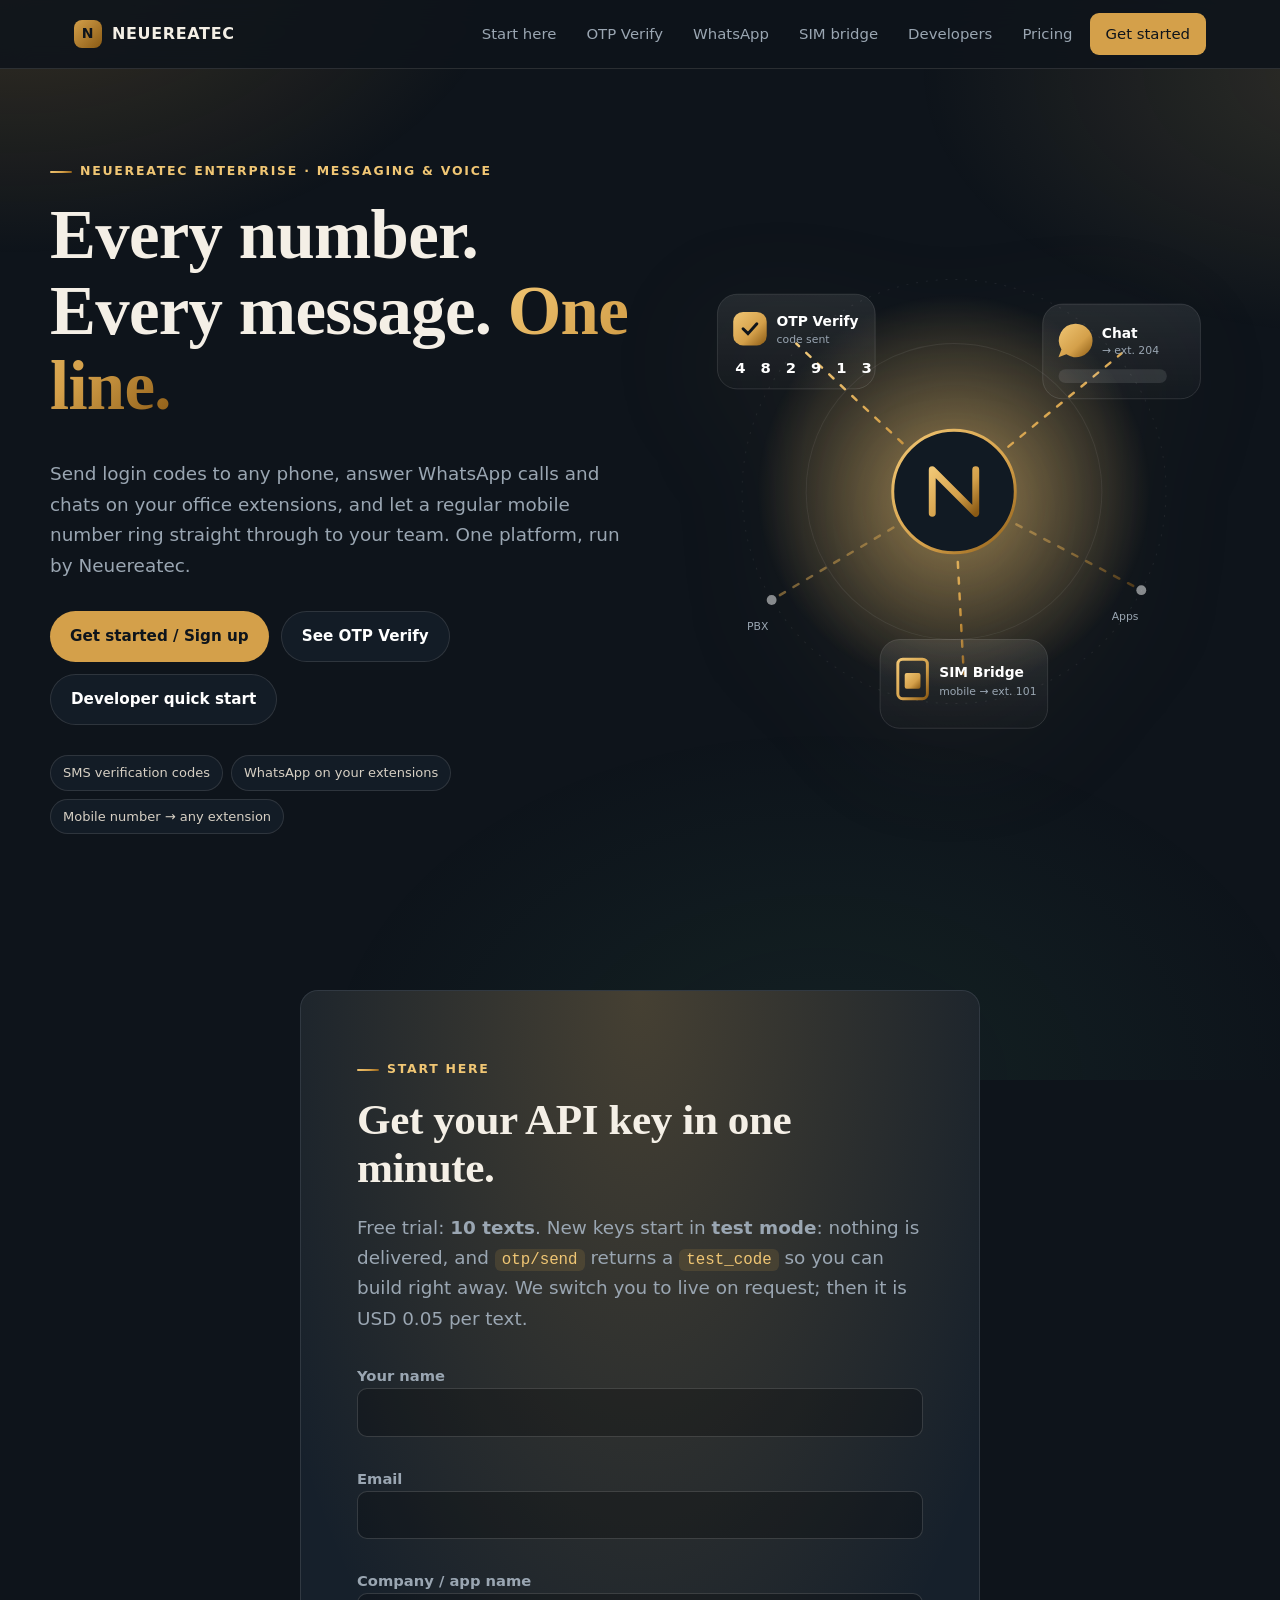
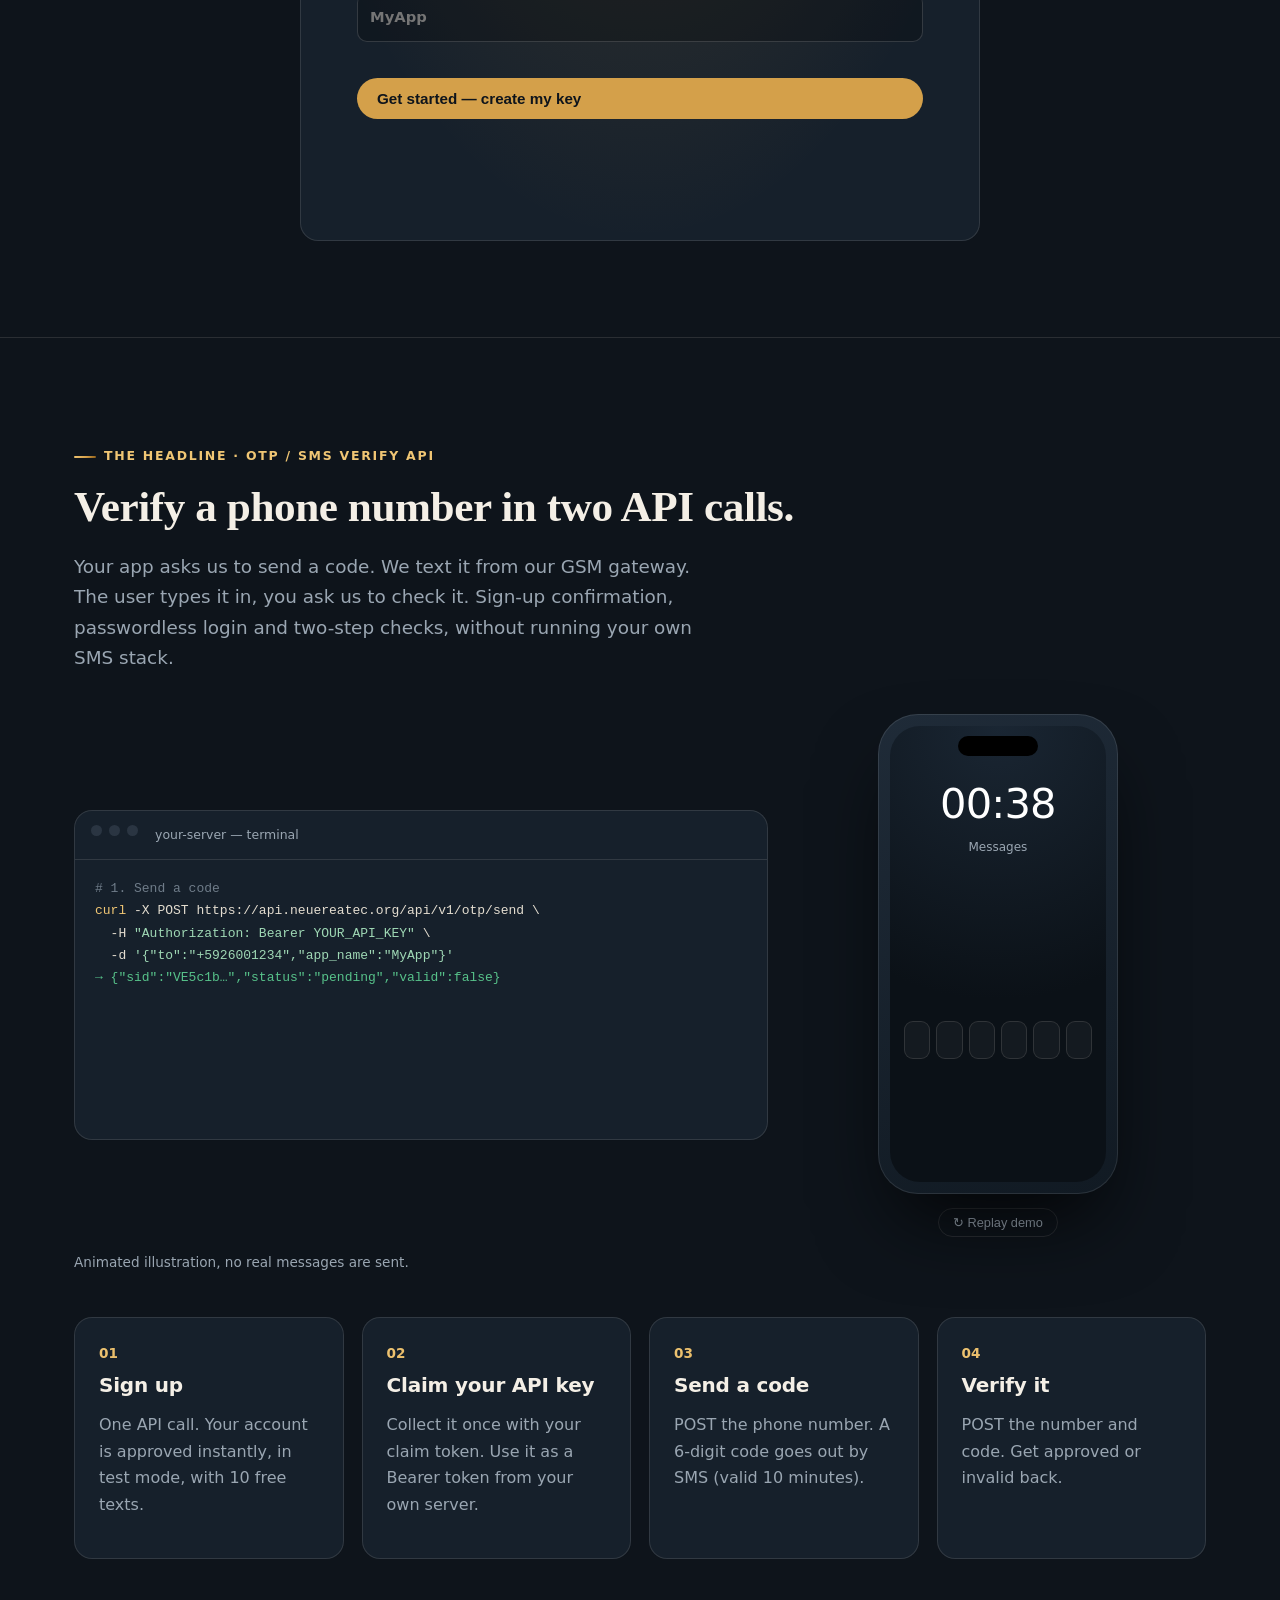
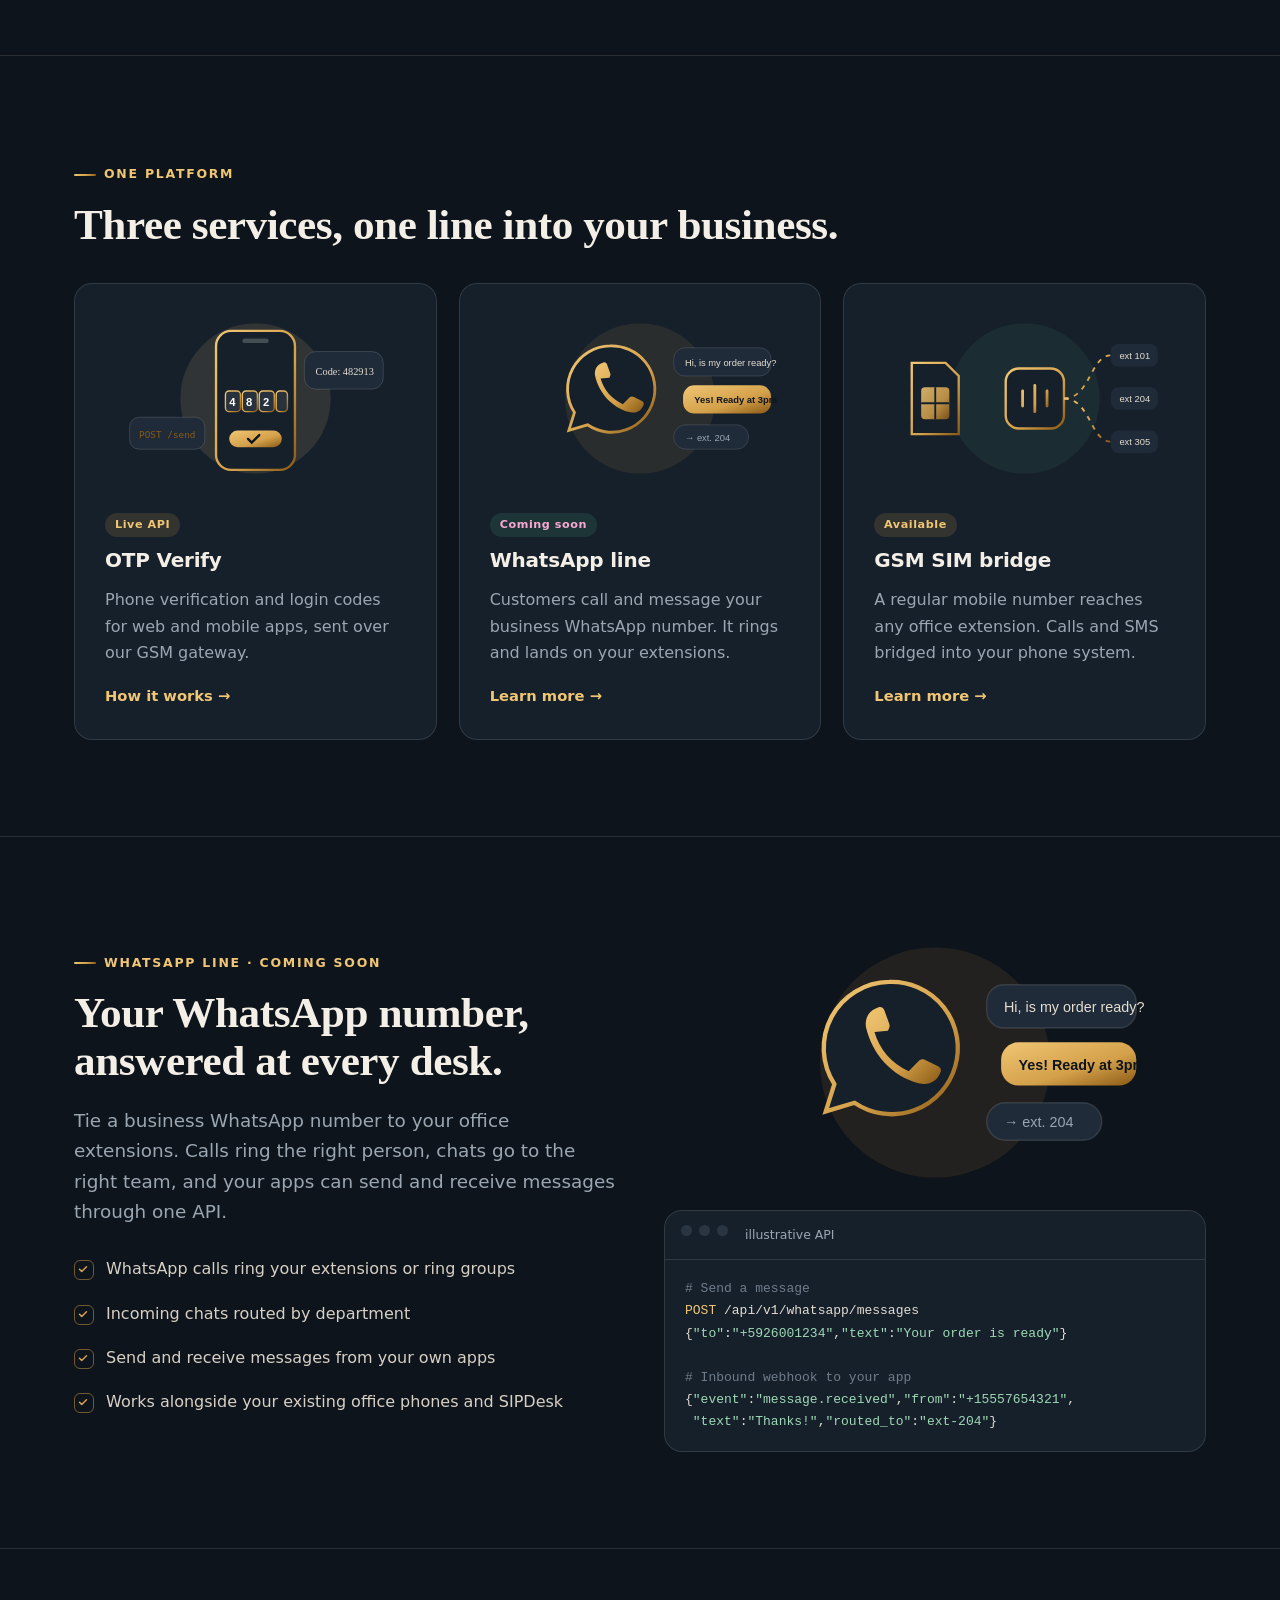
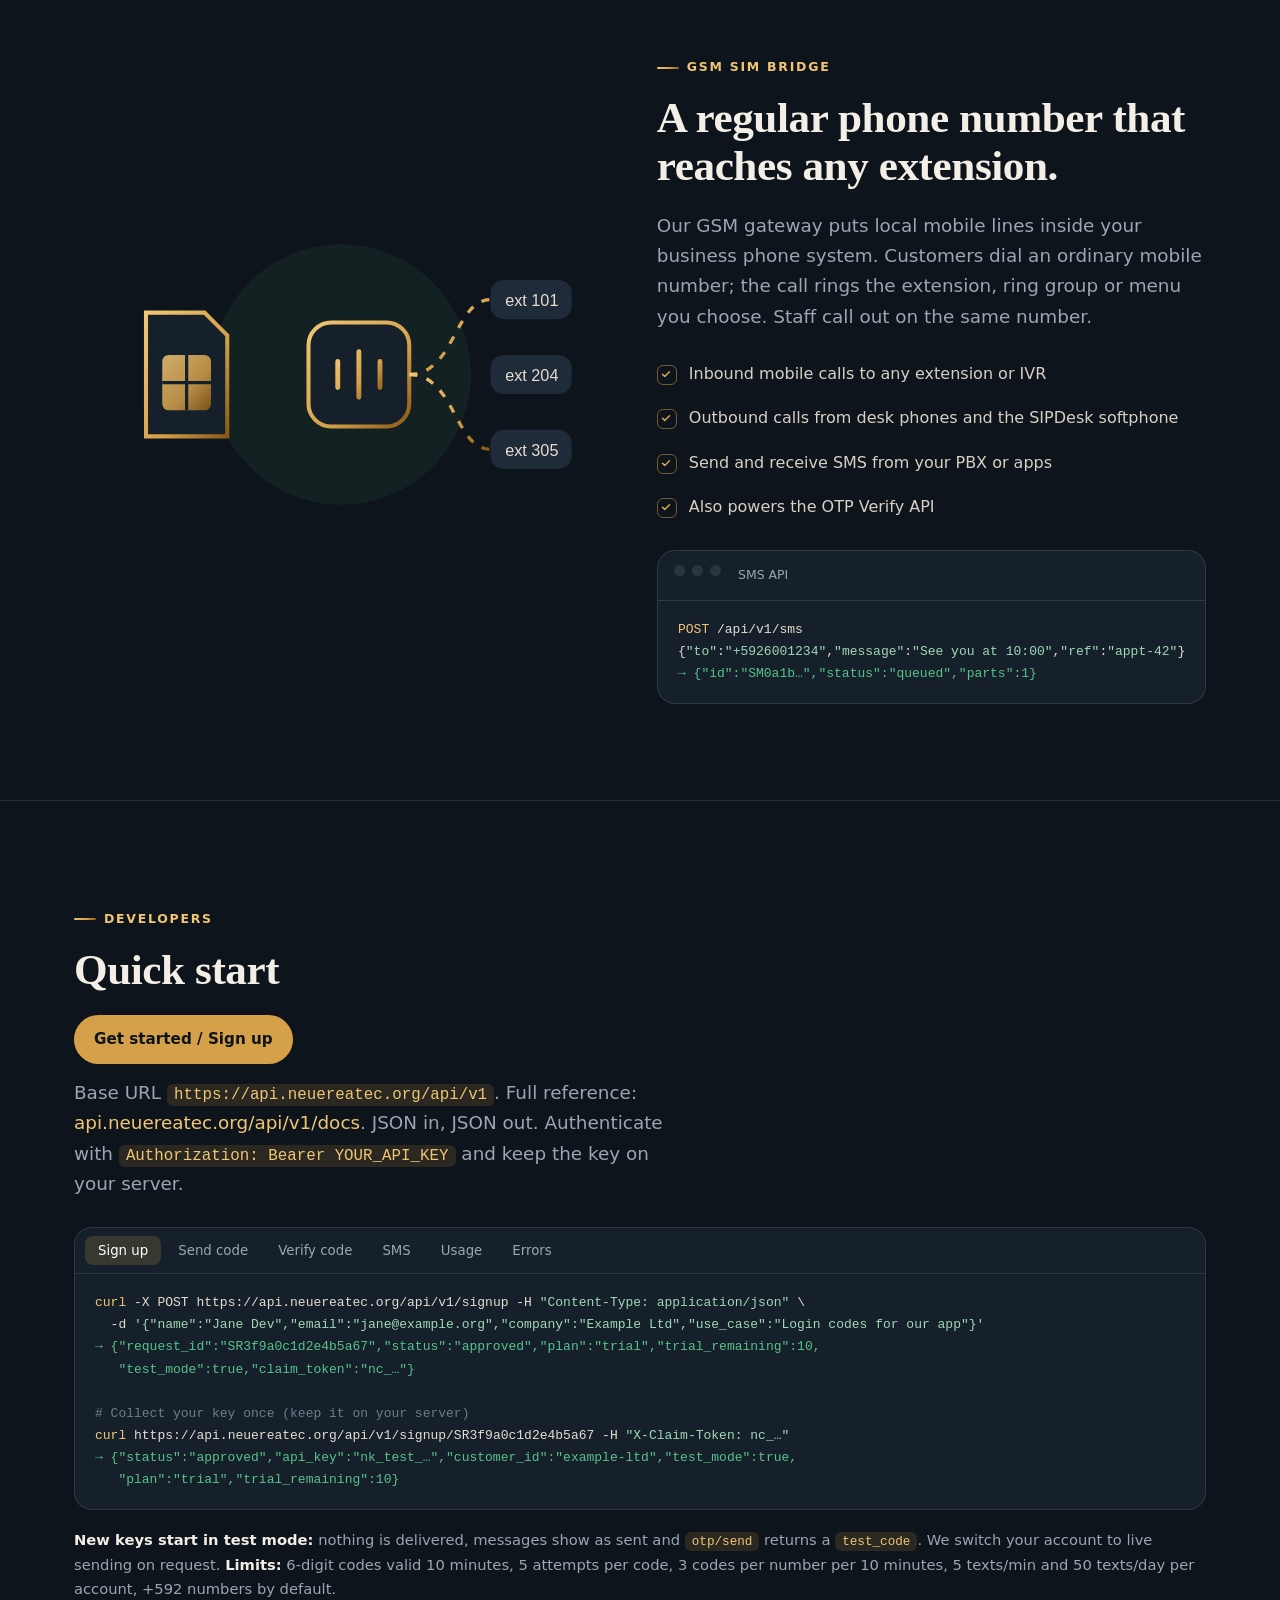
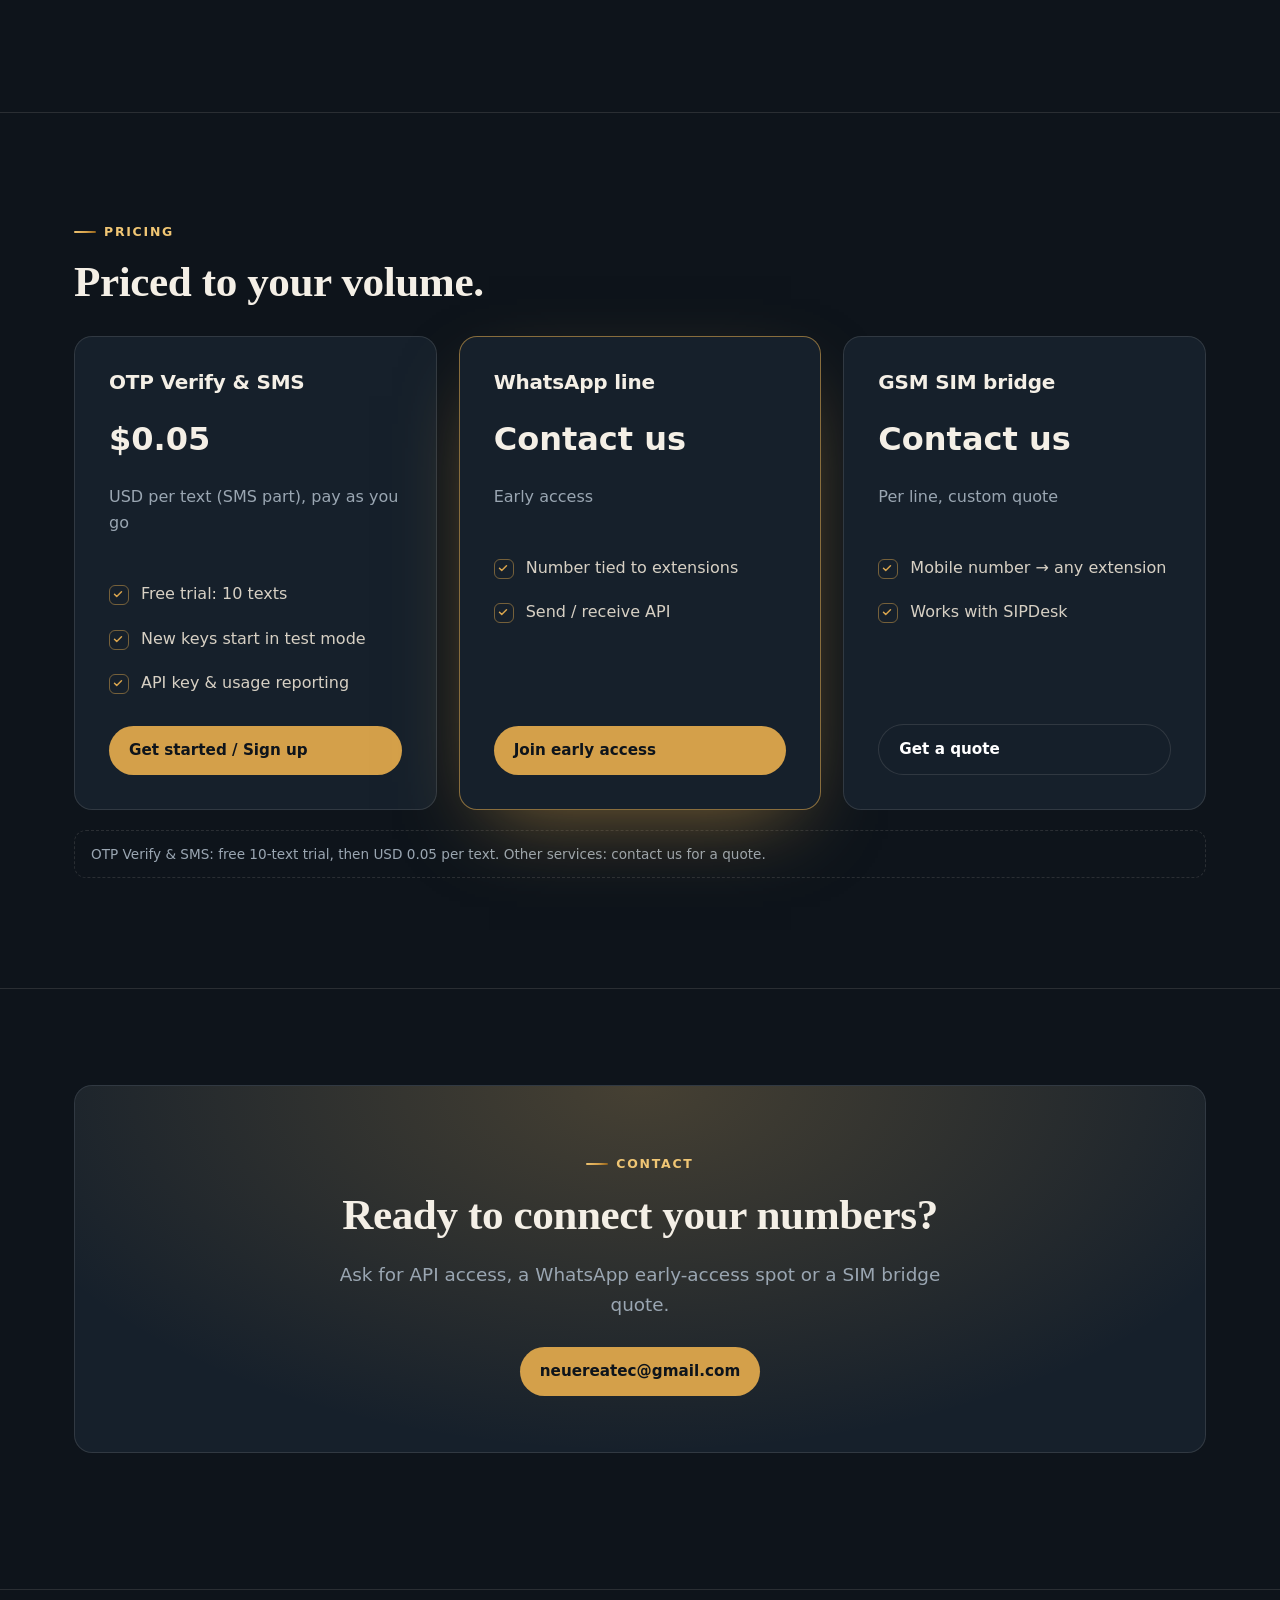
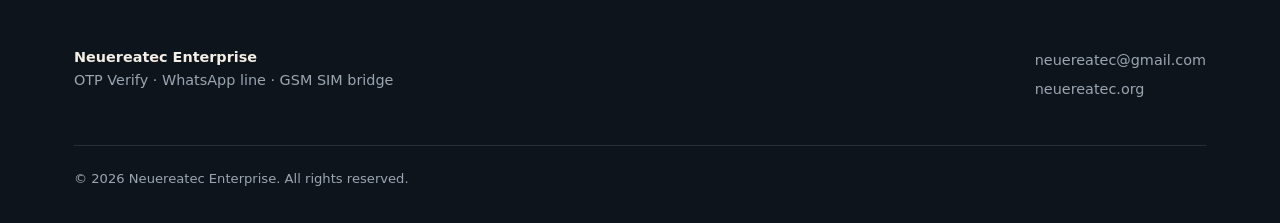
==== commit ca826b73: "Start here: sign-up form (claims key once), Get started buttons" ====
--- a/index.html
+++ b/index.html
@@ -5,16 +5,28 @@
 <link rel="icon" href="img/logo.svg" type="image/svg+xml"><link rel="stylesheet" href="style.css"></head>
 <body>
 <header><div class="c nav"><a class="logo" href="#top" style="display:flex;gap:10px;align-items:center;color:var(--txt)"><span class="mark">N</span> NEUEREATEC</a>
-<nav class="links"><a href="#otp">OTP Verify</a><a href="#whatsapp">WhatsApp</a><a href="#gsm">SIM bridge</a><a href="#developers">Developers</a><a href="#pricing">Pricing</a><a class="btn p" href="#contact">Contact</a></nav>
+<nav class="links"><a href="#signup">Start here</a><a href="#otp">OTP Verify</a><a href="#whatsapp">WhatsApp</a><a href="#gsm">SIM bridge</a><a href="#developers">Developers</a><a href="#pricing">Pricing</a><a class="btn p" href="#signup">Get started</a></nav>
 <button class="burger" aria-label="Menu">☰</button></div></header>
 <main id="top">
 <div class="c hero">
 <div class="reveal"><p class="eye">Neuereatec Enterprise · Messaging &amp; voice</p>
 <h1>Every number. Every message. <span class="gt">One line.</span></h1>
 <p class="lead">Send login codes to any phone, answer WhatsApp calls and chats on your office extensions, and let a regular mobile number ring straight through to your team. One platform, run by Neuereatec.</p>
-<div class="cta"><a class="btn p" href="#otp">See OTP Verify</a><a class="btn g" href="#developers">Developer quick start</a></div>
+<div class="cta"><a class="btn p" href="#signup">Get started / Sign up</a><a class="btn g" href="#otp">See OTP Verify</a><a class="btn g" href="#developers">Developer quick start</a></div>
 <div class="chips"><span class="chip">SMS verification codes</span><span class="chip">WhatsApp on your extensions</span><span class="chip">Mobile number → any extension</span></div></div>
 <div class="reveal"><img class="hero-art" src="img/hero-platform.svg" alt="OTP Verify, WhatsApp and the SIM bridge connected into one Neuereatec platform"></div></div>
+
+<section id="signup"><div class="c"><div class="glass band reveal" style="text-align:left;max-width:680px;margin:0 auto">
+<p class="eye">Start here</p><h2>Get your API key in one minute.</h2>
+<p class="lead" style="margin:0 0 18px">Free trial: <b>10 texts</b>. New keys start in <b>test mode</b>: nothing is delivered, and <code class="i">otp/send</code> returns a <code class="i">test_code</code> so you can build right away. We switch you to live on request; then it is USD 0.05 per text.</p>
+<form id="su" class="suform"><label>Your name<input name="name" required maxlength="80" autocomplete="name"></label>
+<label>Email<input name="email" type="email" required maxlength="120" autocomplete="email"></label>
+<label>Company / app name<input name="company" required maxlength="30" placeholder="MyApp"></label>
+<button class="btn p" id="sub" type="submit">Get started — create my key</button><p class="suerr" id="suerr" role="alert"></p></form>
+<div id="suout" hidden><p class="note"><b>Your API key — shown once.</b> Copy it now and keep it on your server, never in an app or web page.</p>
+<pre class="sukey" id="sukey"></pre><button class="btn g" id="sucopy" type="button">Copy key</button>
+<p class="mut" id="suinfo" style="margin-top:12px"></p><p class="mut">Next: send your first code with <code class="i">POST /api/v1/otp/send</code> (see <a href="#developers">Quick start</a> and the <a href="https://api.neuereatec.org/api/v1/docs">full docs</a>).</p></div>
+</div></div></section>
 
 <section id="otp"><div class="c">
 <div class="reveal" style="max-width:760px"><p class="eye">The headline · OTP / SMS Verify API</p><h2>Verify a phone number in two API calls.</h2>
@@ -74,7 +86,7 @@
 <span class="o">→ {"id":"SM0a1b…","status":"queued","parts":1}</span></pre></div></div></div></section>
 
 <section id="developers"><div class="c"><div class="reveal"><p class="eye">Developers</p><h2>Quick start</h2>
-<p class="lead">Base URL <code class="i">https://api.neuereatec.org/api/v1</code>. Full reference: <a href="https://api.neuereatec.org/api/v1/docs">api.neuereatec.org/api/v1/docs</a>. JSON in, JSON out. Authenticate with <code class="i">Authorization: Bearer YOUR_API_KEY</code> and keep the key on your server.</p></div>
+<p class="lead"><a class="btn p" href="#signup" style="margin-bottom:14px">Get started / Sign up</a><br>Base URL <code class="i">https://api.neuereatec.org/api/v1</code>. Full reference: <a href="https://api.neuereatec.org/api/v1/docs">api.neuereatec.org/api/v1/docs</a>. JSON in, JSON out. Authenticate with <code class="i">Authorization: Bearer YOUR_API_KEY</code> and keep the key on your server.</p></div>
 <div class="glass term reveal" data-tabs style="margin-top:28px">
 <div class="tabs"><button class="on">Sign up</button><button>Send code</button><button>Verify code</button><button>SMS</button><button>Usage</button><button>Errors</button></div>
 <div class="pane on"><pre><span class="k">curl</span> -X POST https://api.neuereatec.org/api/v1/signup -H <span class="s">"Content-Type: application/json"</span> \
@@ -123,7 +135,7 @@
 
 <section id="pricing"><div class="c"><div class="reveal"><p class="eye">Pricing</p><h2>Priced to your volume.</h2></div>
 <div class="grid3" style="margin-top:30px">
-<div class="glass price reveal"><h3>OTP Verify &amp; SMS</h3><div class="amt">$0.05</div><p class="mut">USD per text (SMS part), pay as you go</p><ul class="feat"><li>Free trial: 10 texts</li><li>New keys start in test mode</li><li>API key &amp; usage reporting</li></ul><a class="btn g" href="#developers">Start free</a></div>
+<div class="glass price reveal"><h3>OTP Verify &amp; SMS</h3><div class="amt">$0.05</div><p class="mut">USD per text (SMS part), pay as you go</p><ul class="feat"><li>Free trial: 10 texts</li><li>New keys start in test mode</li><li>API key &amp; usage reporting</li></ul><a class="btn p" href="#signup">Get started / Sign up</a></div>
 <div class="glass price hot reveal"><h3>WhatsApp line</h3><div class="amt">Contact us</div><p class="mut">Early access</p><ul class="feat"><li>Number tied to extensions</li><li>Send / receive API</li></ul><a class="btn p" href="#contact">Join early access</a></div>
 <div class="glass price reveal"><h3>GSM SIM bridge</h3><div class="amt">Contact us</div><p class="mut">Per line, custom quote</p><ul class="feat"><li>Mobile number → any extension</li><li>Works with SIPDesk</li></ul><a class="btn g" href="#contact">Get a quote</a></div></div>
 <p class="note reveal" style="margin-top:20px">OTP Verify &amp; SMS: free 10-text trial, then USD 0.05 per text. Other services: contact us for a quote.</p></div></section>
--- a/style.css
+++ b/style.css
@@ -73,3 +73,5 @@
 .logo{letter-spacing:.04em;font-weight:700;font-size:1rem}
 .chips{display:flex;flex-wrap:wrap;gap:8px;margin-top:4px}.chip{border:1px solid var(--line);background:rgba(22,32,43,.7);border-radius:999px;padding:6px 12px;font-size:13px;color:#d7d0c4}
 section{border-bottom:1px solid var(--line)}
+
+.suform label{display:block;margin:12px 0 4px;font-size:.92rem;color:var(--mut)}.suform input{width:100%;padding:11px 12px;border-radius:10px;border:1px solid rgba(255,255,255,.15);background:rgba(0,0,0,.25);color:var(--txt);font:inherit}.suform button{margin-top:18px}.suerr{color:#ff7b72;min-height:1.2em}.sukey{white-space:pre-wrap;word-break:break-all;padding:12px;border:1px dashed #e3b341;border-radius:10px;background:rgba(0,0,0,.3)}
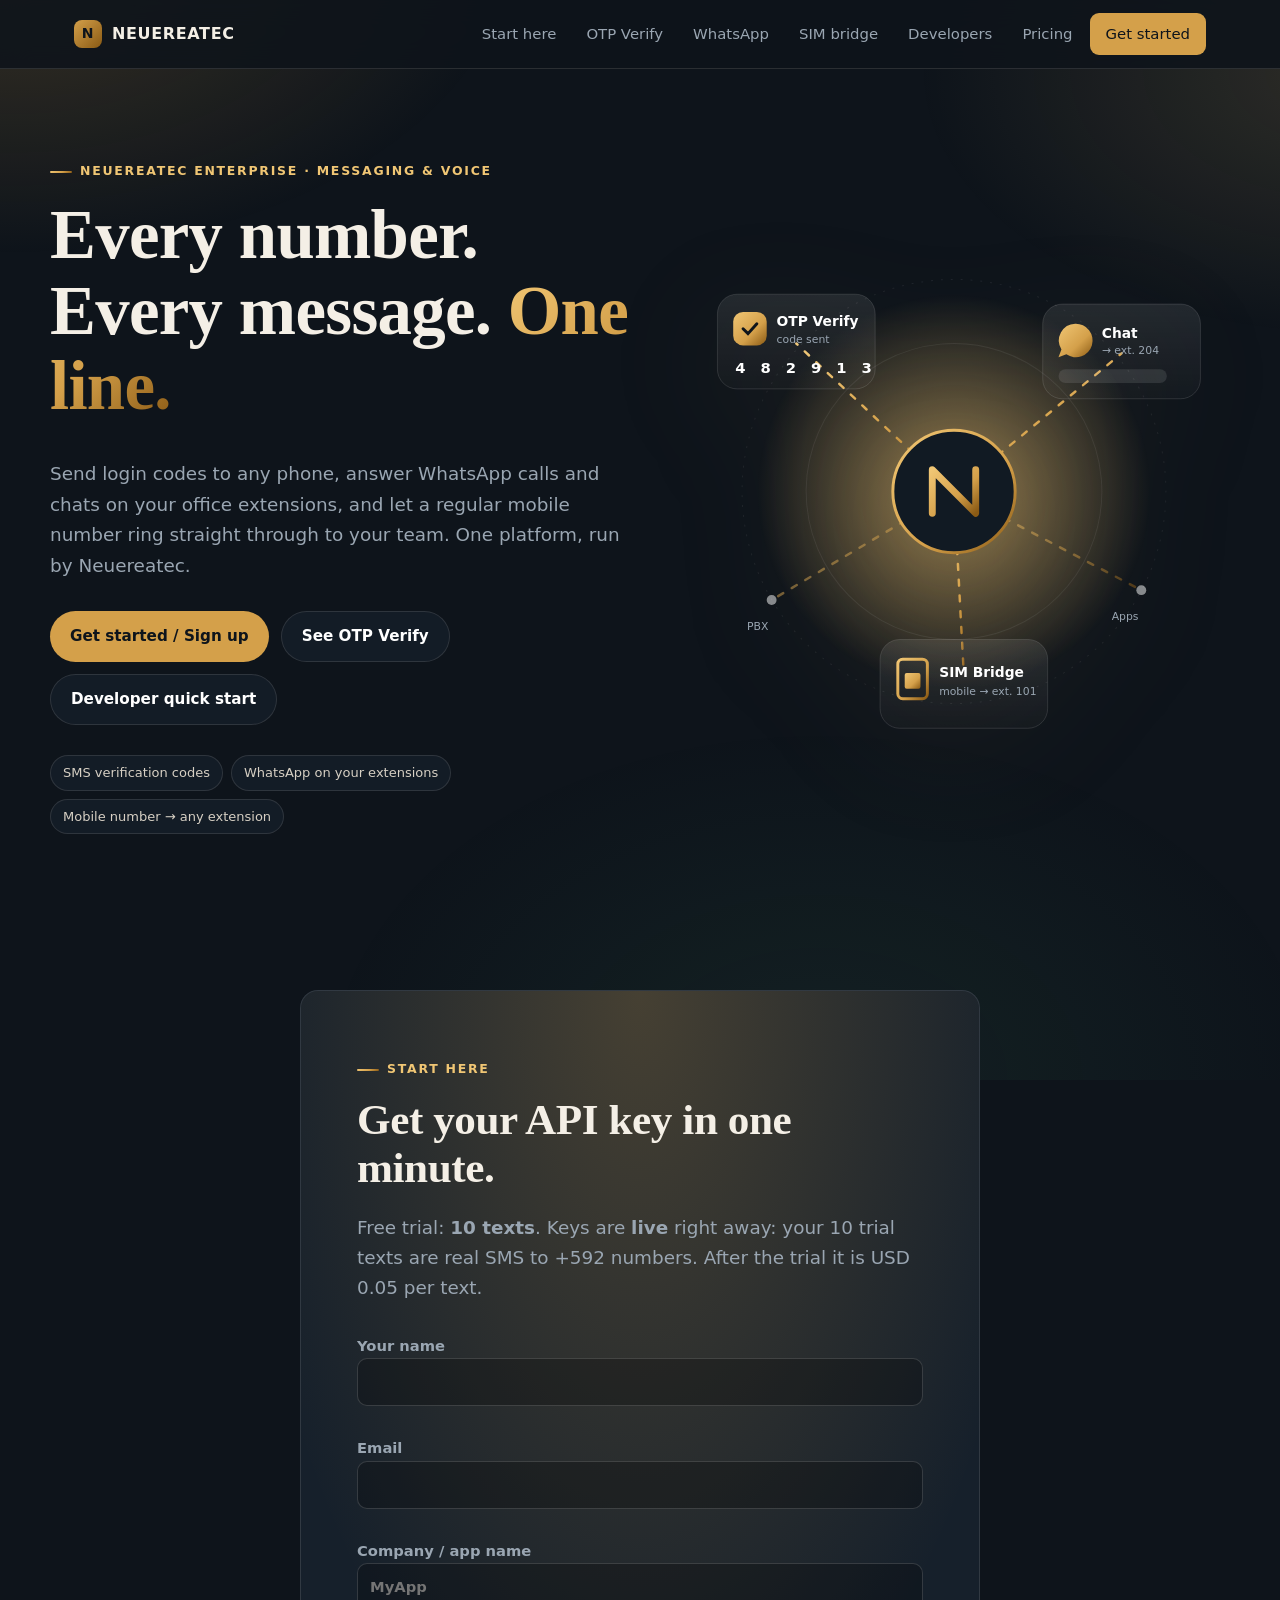
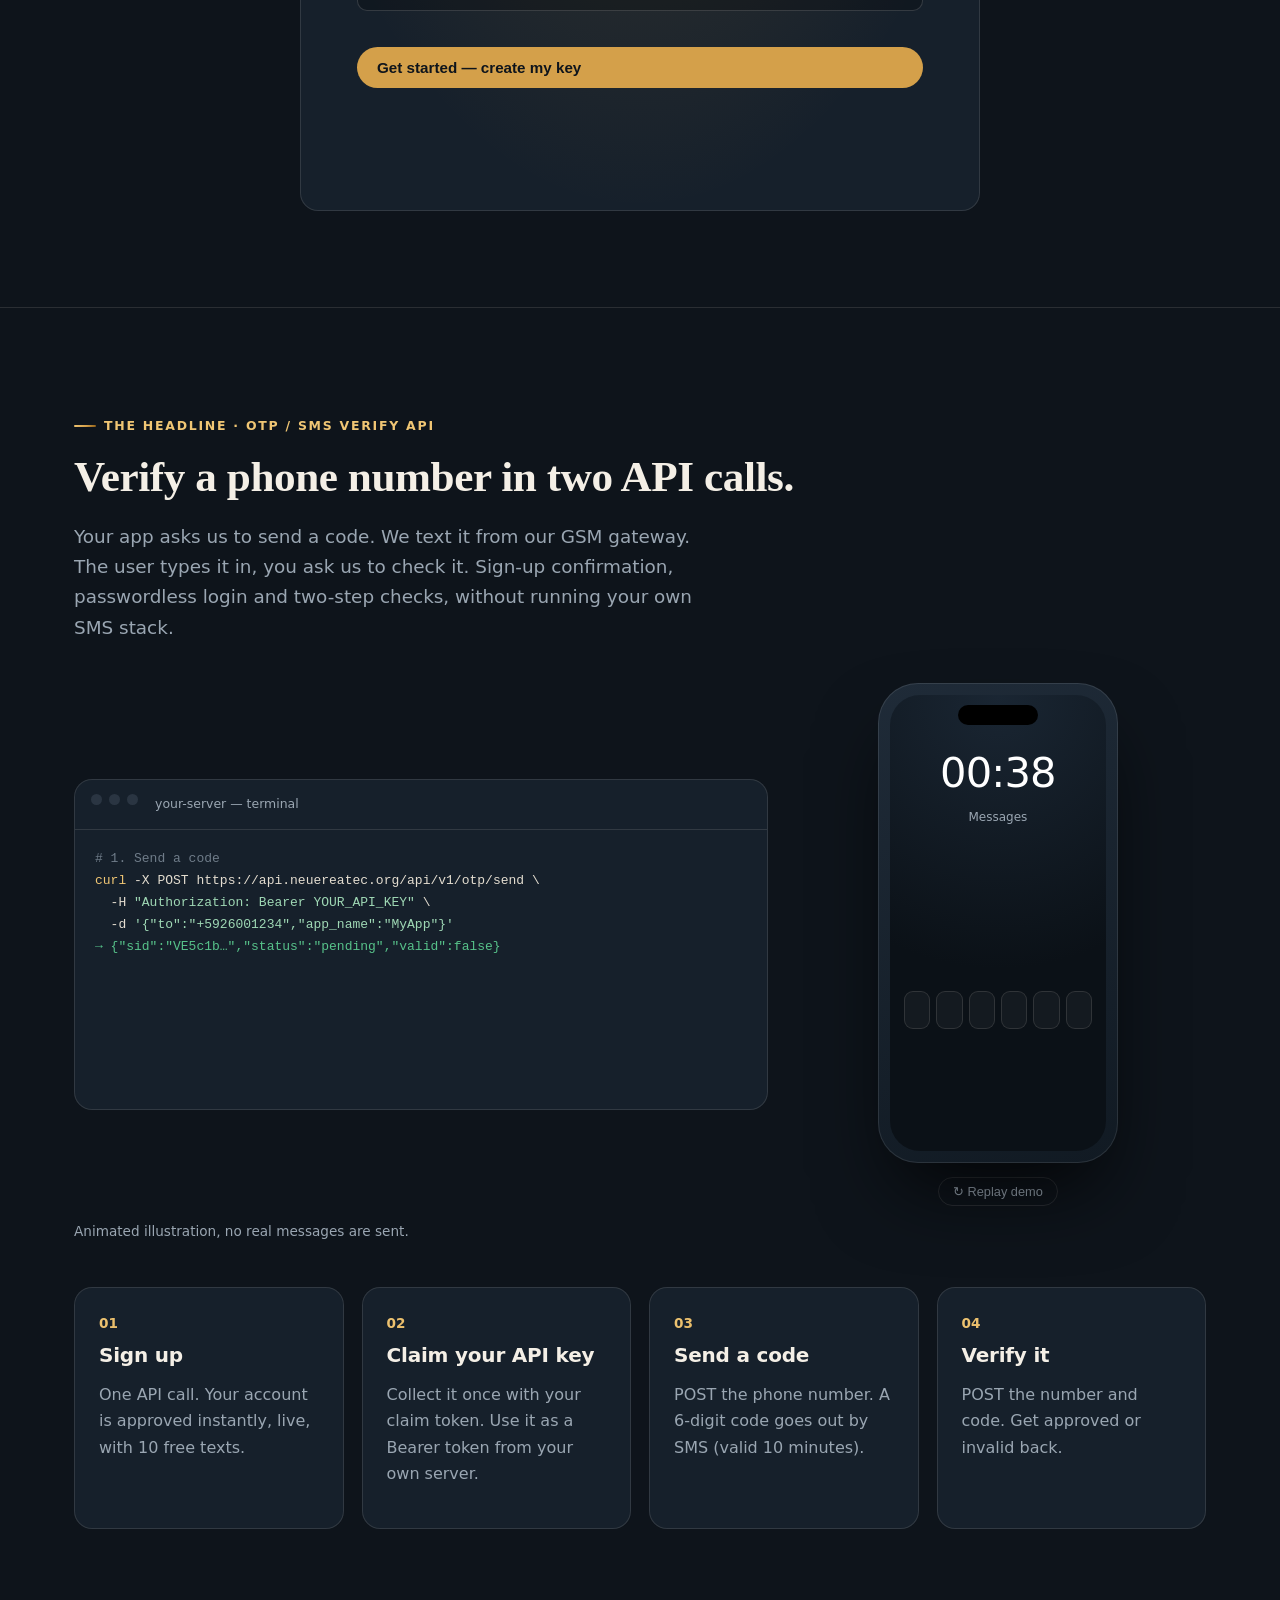
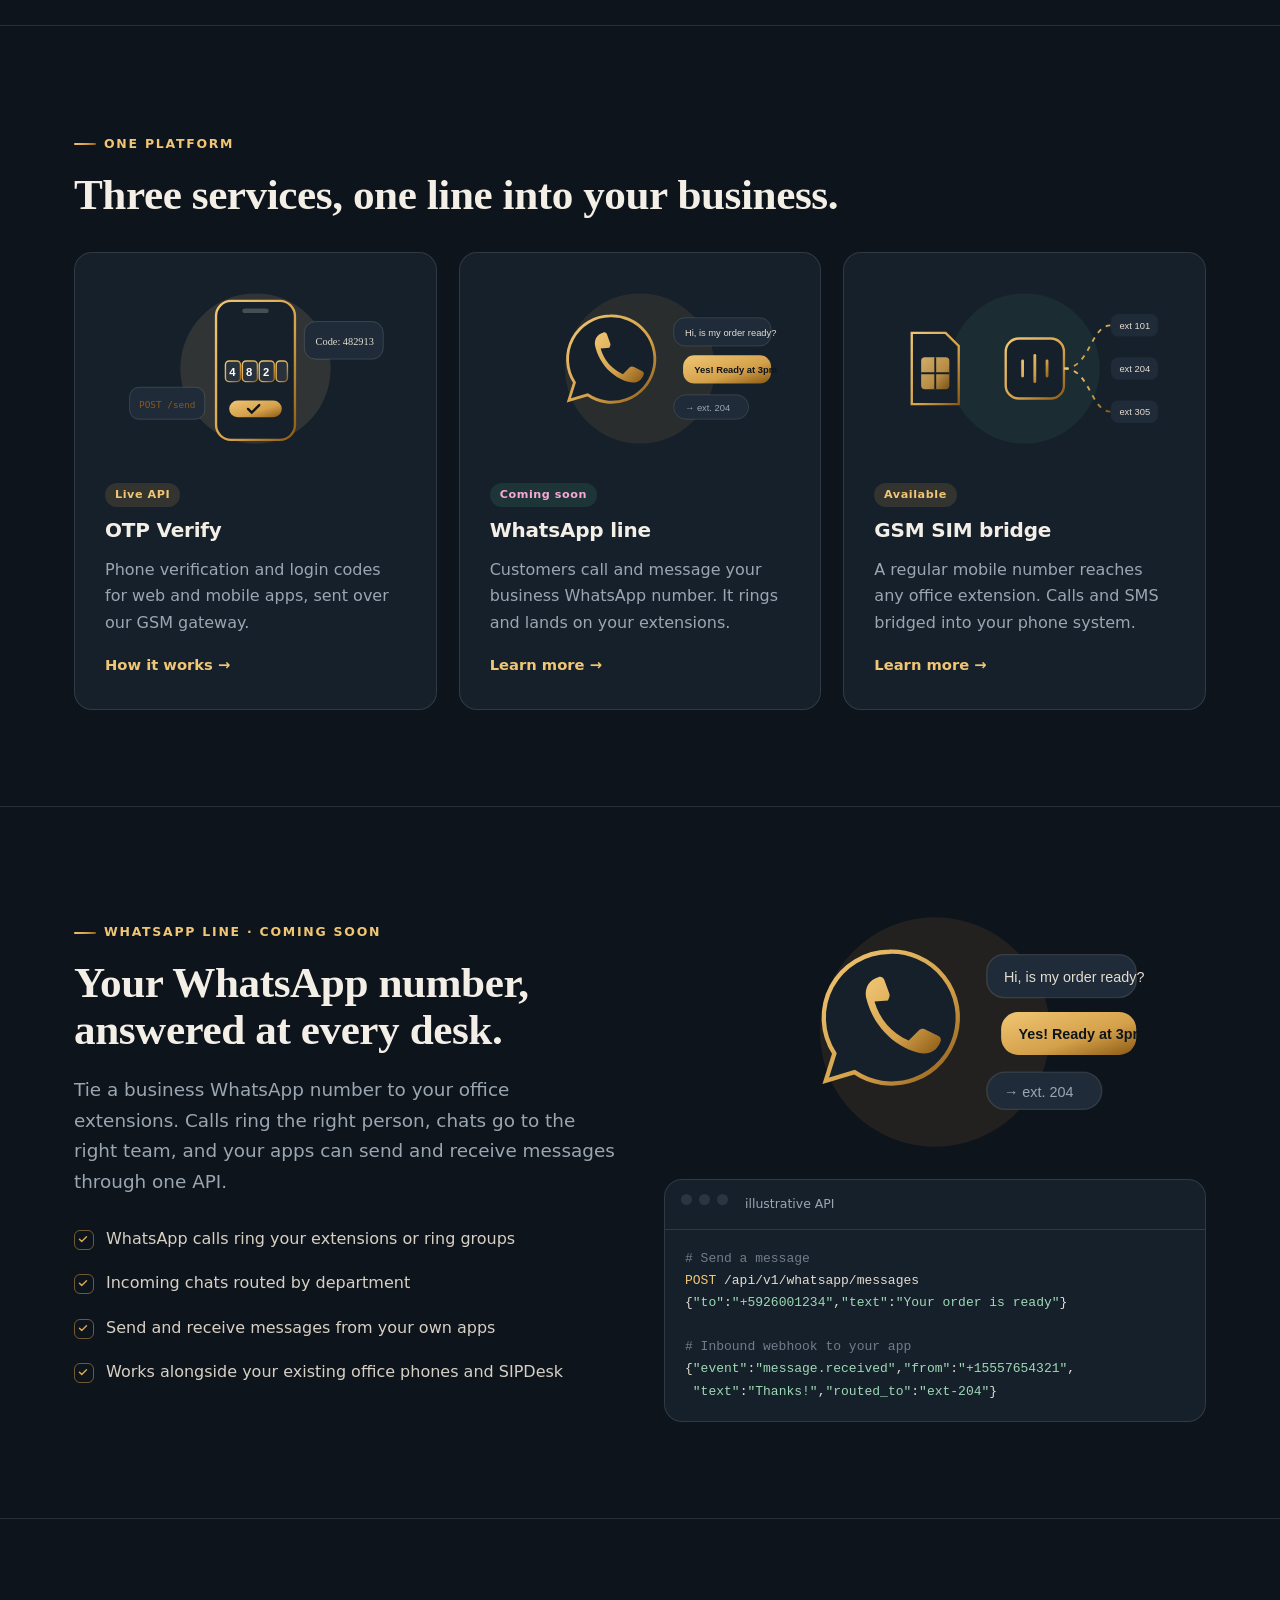
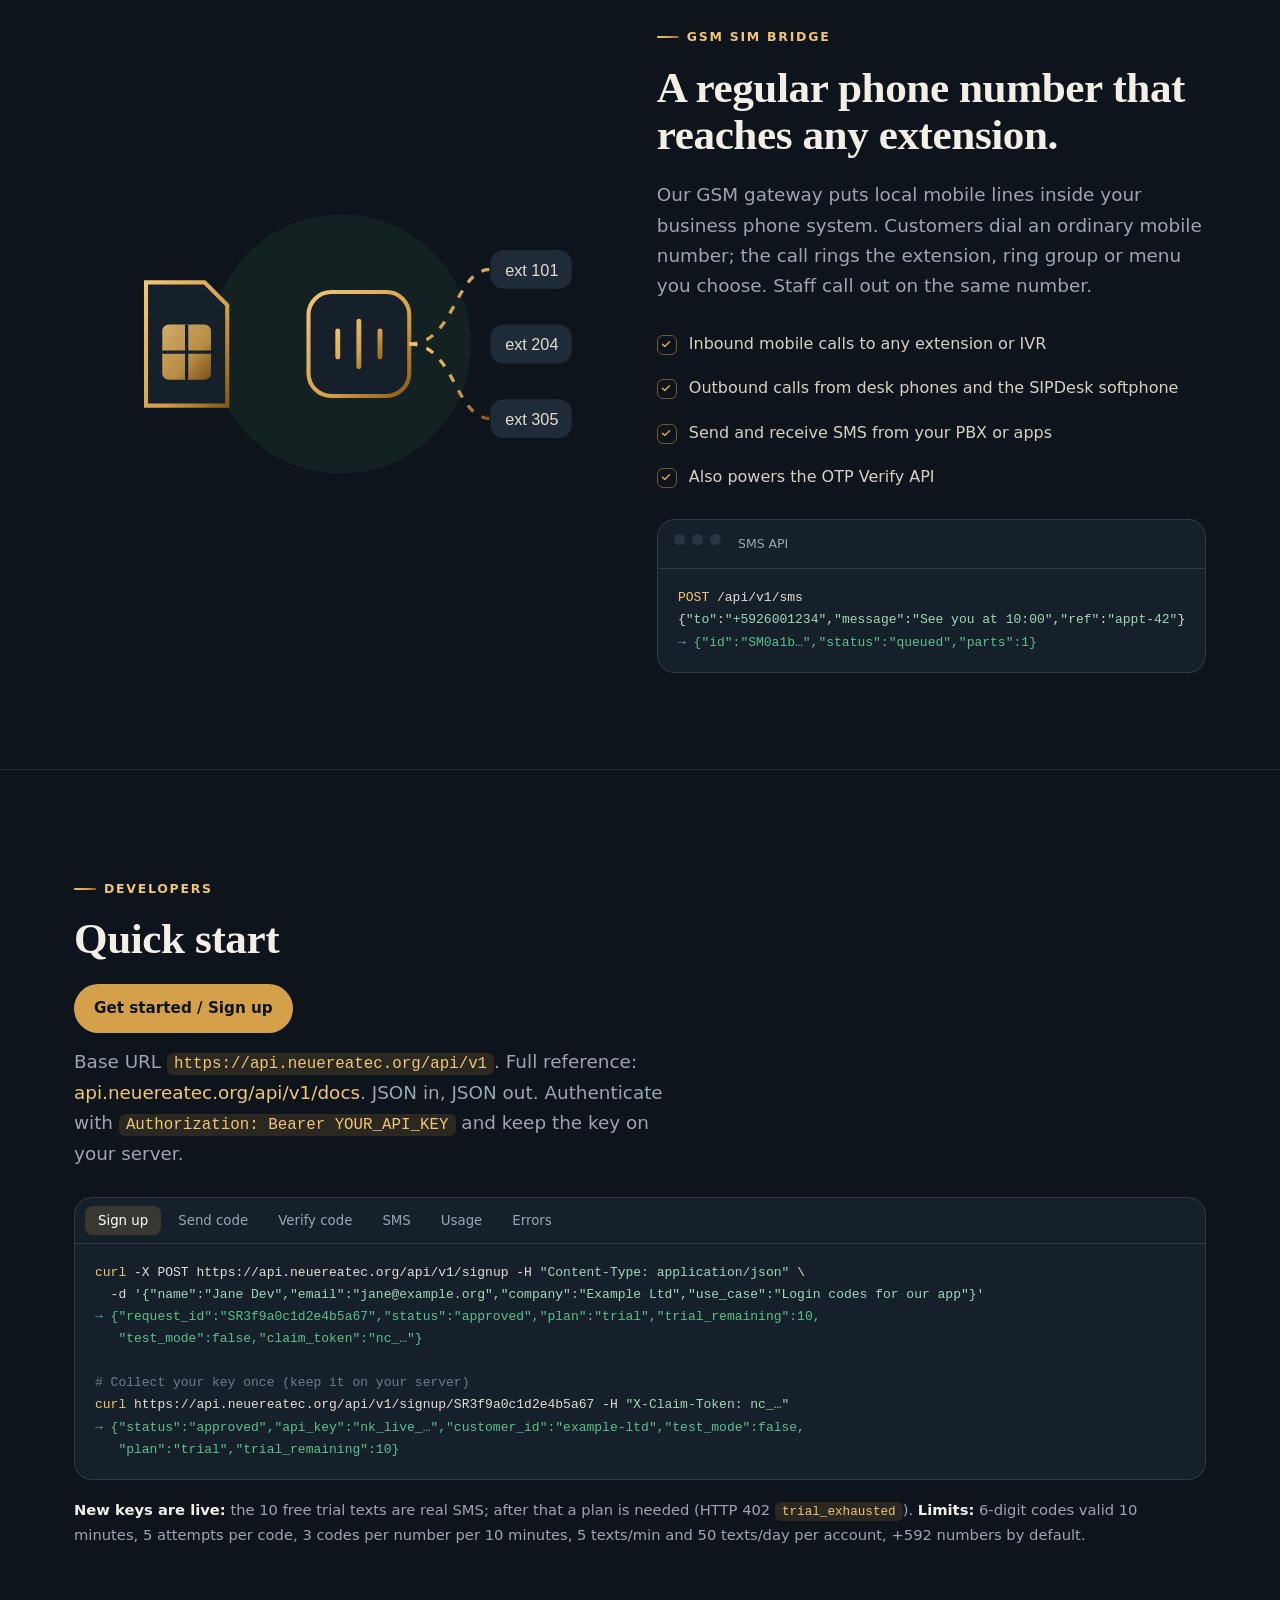
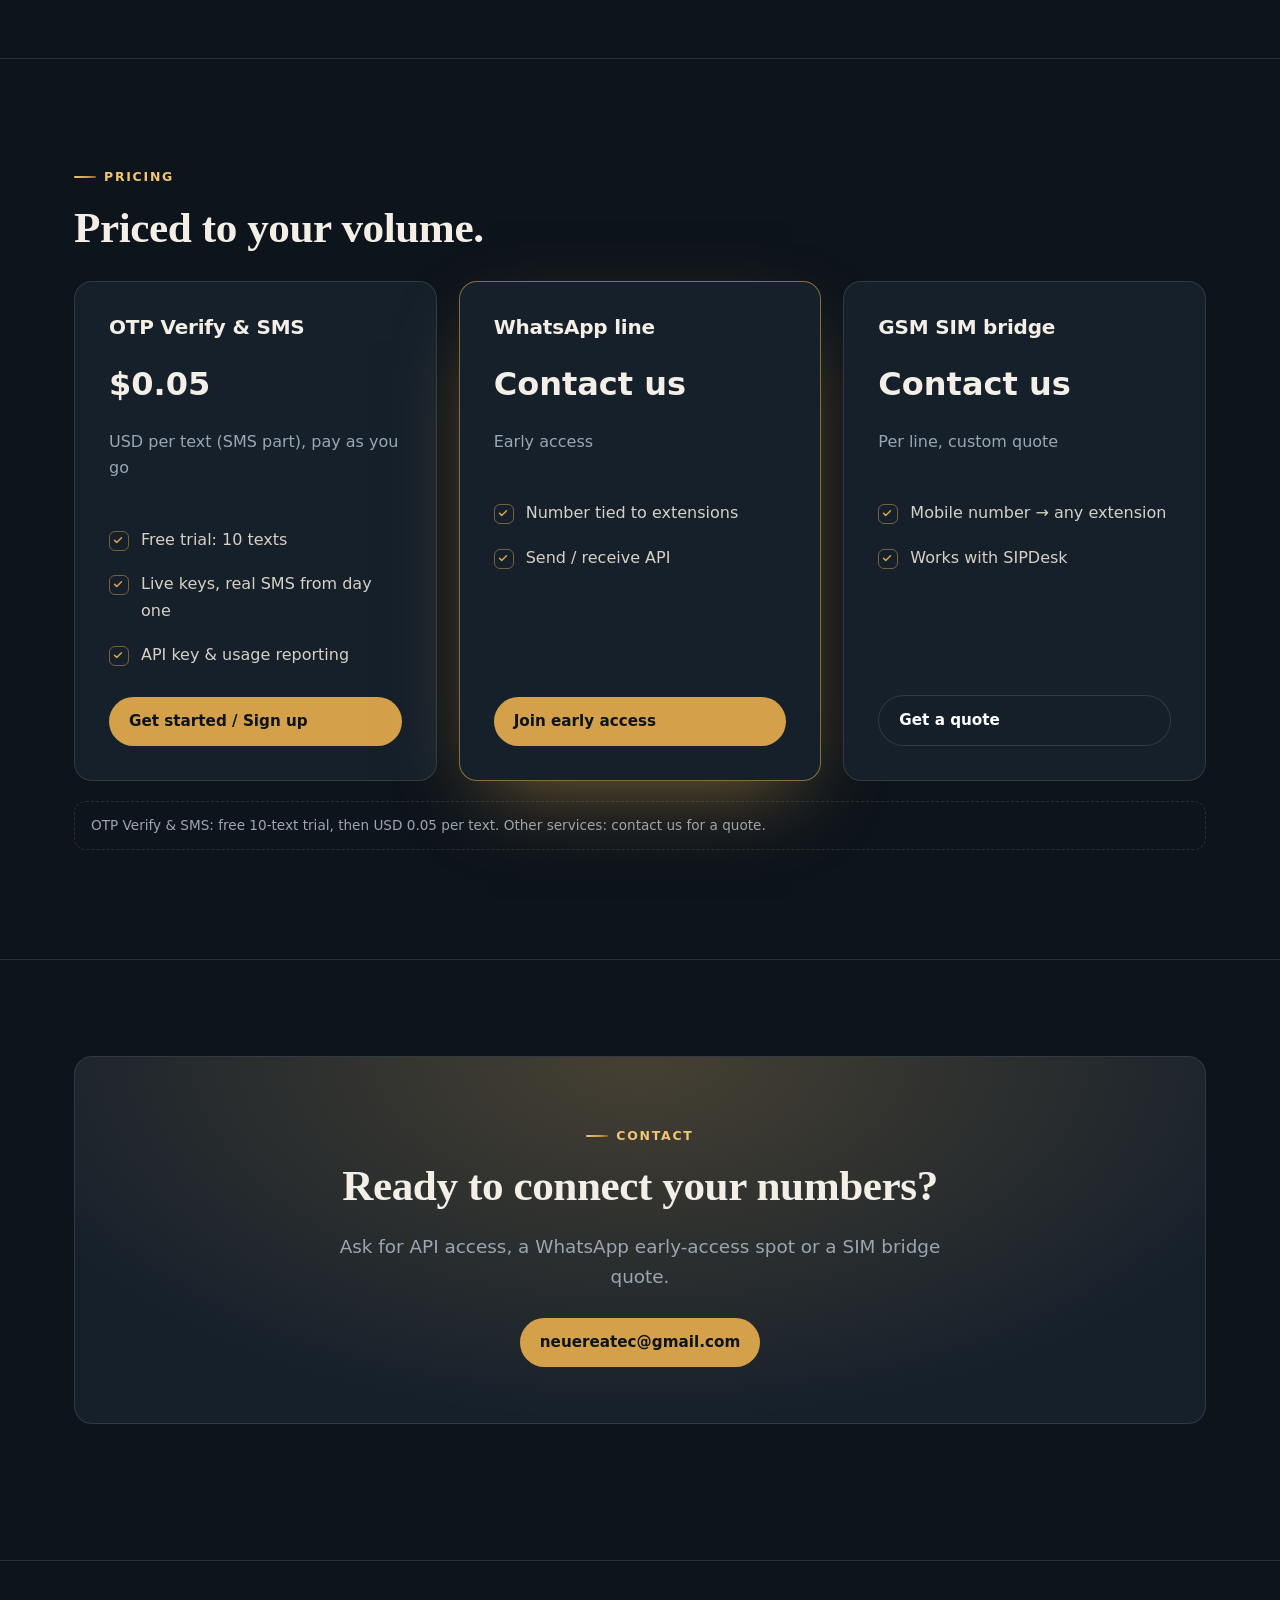
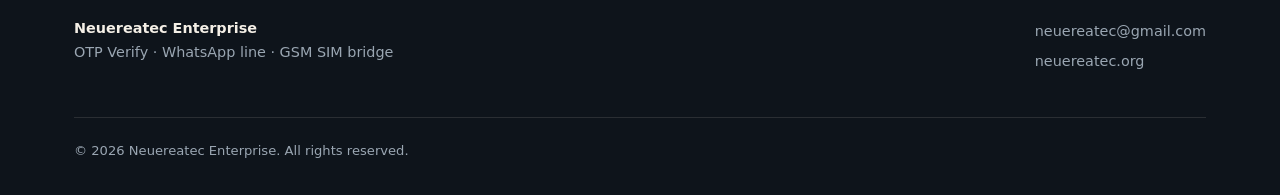
==== commit 5e3d6113: "Keys are live by default: 10 real trial texts" ====
--- a/index.html
+++ b/index.html
@@ -18,7 +18,7 @@
 
 <section id="signup"><div class="c"><div class="glass band reveal" style="text-align:left;max-width:680px;margin:0 auto">
 <p class="eye">Start here</p><h2>Get your API key in one minute.</h2>
-<p class="lead" style="margin:0 0 18px">Free trial: <b>10 texts</b>. New keys start in <b>test mode</b>: nothing is delivered, and <code class="i">otp/send</code> returns a <code class="i">test_code</code> so you can build right away. We switch you to live on request; then it is USD 0.05 per text.</p>
+<p class="lead" style="margin:0 0 18px">Free trial: <b>10 texts</b>. Keys are <b>live</b> right away: your 10 trial texts are real SMS to +592 numbers. After the trial it is USD 0.05 per text.</p>
 <form id="su" class="suform"><label>Your name<input name="name" required maxlength="80" autocomplete="name"></label>
 <label>Email<input name="email" type="email" required maxlength="120" autocomplete="email"></label>
 <label>Company / app name<input name="company" required maxlength="30" placeholder="MyApp"></label>
@@ -51,7 +51,7 @@
 <div class="replay"><button type="button">↻ Replay demo</button></div></div></div>
 <p class="mut" style="font-size:.85rem;margin-top:14px">Animated illustration, no real messages are sent.</p>
 <div class="steps" style="margin-top:44px">
-<div class="glass step reveal"><h3>Sign up</h3><p class="mut">One API call. Your account is approved instantly, in test mode, with 10 free texts.</p></div>
+<div class="glass step reveal"><h3>Sign up</h3><p class="mut">One API call. Your account is approved instantly, live, with 10 free texts.</p></div>
 <div class="glass step reveal"><h3>Claim your API key</h3><p class="mut">Collect it once with your claim token. Use it as a Bearer token from your own server.</p></div>
 <div class="glass step reveal"><h3>Send a code</h3><p class="mut">POST the phone number. A 6-digit code goes out by SMS (valid 10 minutes).</p></div>
 <div class="glass step reveal"><h3>Verify it</h3><p class="mut">POST the number and code. Get approved or invalid back.</p></div></div>
@@ -92,18 +92,18 @@
 <div class="pane on"><pre><span class="k">curl</span> -X POST https://api.neuereatec.org/api/v1/signup -H <span class="s">"Content-Type: application/json"</span> \
   -d <span class="s">'{"name":"Jane Dev","email":"jane@example.org","company":"Example Ltd","use_case":"Login codes for our app"}'</span>
 <span class="o">→ {"request_id":"SR3f9a0c1d2e4b5a67","status":"approved","plan":"trial","trial_remaining":10,
-   "test_mode":true,"claim_token":"nc_…"}</span>
+   "test_mode":false,"claim_token":"nc_…"}</span>
 
 <span class="cm"># Collect your key once (keep it on your server)</span>
 <span class="k">curl</span> https://api.neuereatec.org/api/v1/signup/SR3f9a0c1d2e4b5a67 -H <span class="s">"X-Claim-Token: nc_…"</span>
-<span class="o">→ {"status":"approved","api_key":"nk_test_…","customer_id":"example-ltd","test_mode":true,
+<span class="o">→ {"status":"approved","api_key":"nk_live_…","customer_id":"example-ltd","test_mode":false,
    "plan":"trial","trial_remaining":10}</span></pre></div>
 <div class="pane"><pre><span class="k">curl</span> -X POST https://api.neuereatec.org/api/v1/otp/send \
   -H <span class="s">"Authorization: Bearer YOUR_API_KEY"</span> -H <span class="s">"Content-Type: application/json"</span> \
   -d <span class="s">'{"to":"+5926001234","app_name":"MyApp"}'</span>
 <span class="o">→ {"sid":"VE5c1b…","status":"pending","to":"+5926001234","channel":"sms","valid":false,
    "expires_at":"2026-10-14T13:50:00.000Z","message_id":"SM9d2e…"}</span>
-<span class="cm"># Test-mode keys also get "test_code" so you can test without a real SMS.</span></pre></div>
+<span class="cm"># Live keys send a real SMS. (Accounts in test mode get "test_code" instead.)</span></pre></div>
 <div class="pane"><pre><span class="k">curl</span> -X POST https://api.neuereatec.org/api/v1/otp/verify \
   -H <span class="s">"Authorization: Bearer YOUR_API_KEY"</span> -H <span class="s">"Content-Type: application/json"</span> \
   -d <span class="s">'{"to":"+5926001234","code":"482913"}'</span>
@@ -121,7 +121,7 @@
 <span class="o">→ {"period":"2026-10","messages":12,"parts":13,"otp":{"sent":10,"approved":9},
    "quota":{"monthly_parts":2000,"used":13,"remaining":1987},
    "amount":{"total":0,"currency":"USD","price_per_part":0.05},
-   "test_mode":true,"plan":"trial","trial_remaining":0}</span></pre></div>
+   "test_mode":false,"plan":"trial","trial_remaining":0}</span></pre></div>
 <div class="pane" style="padding:6px"><table><tr><th>HTTP</th><th>Code</th><th>Meaning</th></tr>
 <tr><td>400</td><td>invalid_request / invalid_to / invalid_message / message_too_long / invalid_code</td><td>Missing field, number not E.164, or bad code format</td></tr>
 <tr><td>401</td><td>unauthorized</td><td>Missing or invalid API key</td></tr>
@@ -131,11 +131,11 @@
 <tr><td>429</td><td>rate_limited_* / quota_exceeded</td><td>Too many requests; see retry_after</td></tr></table>
 <pre><span class="o">{"error":"trial_exhausted","message":"Free trial used. Pick a plan (from $0.05/text) to continue",
  "plan":"trial","trial_remaining":0,"plans":[{"plan":"payg","price_per_text":0.05,"currency":"USD"}]}</span></pre></div></div>
-<p class="mut reveal" style="margin-top:18px;font-size:.92rem"><b style="color:var(--txt)">New keys start in test mode:</b> nothing is delivered, messages show as sent and <code class="i">otp/send</code> returns a <code class="i">test_code</code>. We switch your account to live sending on request. <b style="color:var(--txt)">Limits:</b> 6-digit codes valid 10 minutes, 5 attempts per code, 3 codes per number per 10 minutes, 5 texts/min and 50 texts/day per account, +592 numbers by default.</p></div></section>
+<p class="mut reveal" style="margin-top:18px;font-size:.92rem"><b style="color:var(--txt)">New keys are live:</b> the 10 free trial texts are real SMS; after that a plan is needed (HTTP 402 <code class="i">trial_exhausted</code>). <b style="color:var(--txt)">Limits:</b> 6-digit codes valid 10 minutes, 5 attempts per code, 3 codes per number per 10 minutes, 5 texts/min and 50 texts/day per account, +592 numbers by default.</p></div></section>
 
 <section id="pricing"><div class="c"><div class="reveal"><p class="eye">Pricing</p><h2>Priced to your volume.</h2></div>
 <div class="grid3" style="margin-top:30px">
-<div class="glass price reveal"><h3>OTP Verify &amp; SMS</h3><div class="amt">$0.05</div><p class="mut">USD per text (SMS part), pay as you go</p><ul class="feat"><li>Free trial: 10 texts</li><li>New keys start in test mode</li><li>API key &amp; usage reporting</li></ul><a class="btn p" href="#signup">Get started / Sign up</a></div>
+<div class="glass price reveal"><h3>OTP Verify &amp; SMS</h3><div class="amt">$0.05</div><p class="mut">USD per text (SMS part), pay as you go</p><ul class="feat"><li>Free trial: 10 texts</li><li>Live keys, real SMS from day one</li><li>API key &amp; usage reporting</li></ul><a class="btn p" href="#signup">Get started / Sign up</a></div>
 <div class="glass price hot reveal"><h3>WhatsApp line</h3><div class="amt">Contact us</div><p class="mut">Early access</p><ul class="feat"><li>Number tied to extensions</li><li>Send / receive API</li></ul><a class="btn p" href="#contact">Join early access</a></div>
 <div class="glass price reveal"><h3>GSM SIM bridge</h3><div class="amt">Contact us</div><p class="mut">Per line, custom quote</p><ul class="feat"><li>Mobile number → any extension</li><li>Works with SIPDesk</li></ul><a class="btn g" href="#contact">Get a quote</a></div></div>
 <p class="note reveal" style="margin-top:20px">OTP Verify &amp; SMS: free 10-text trial, then USD 0.05 per text. Other services: contact us for a quote.</p></div></section>
